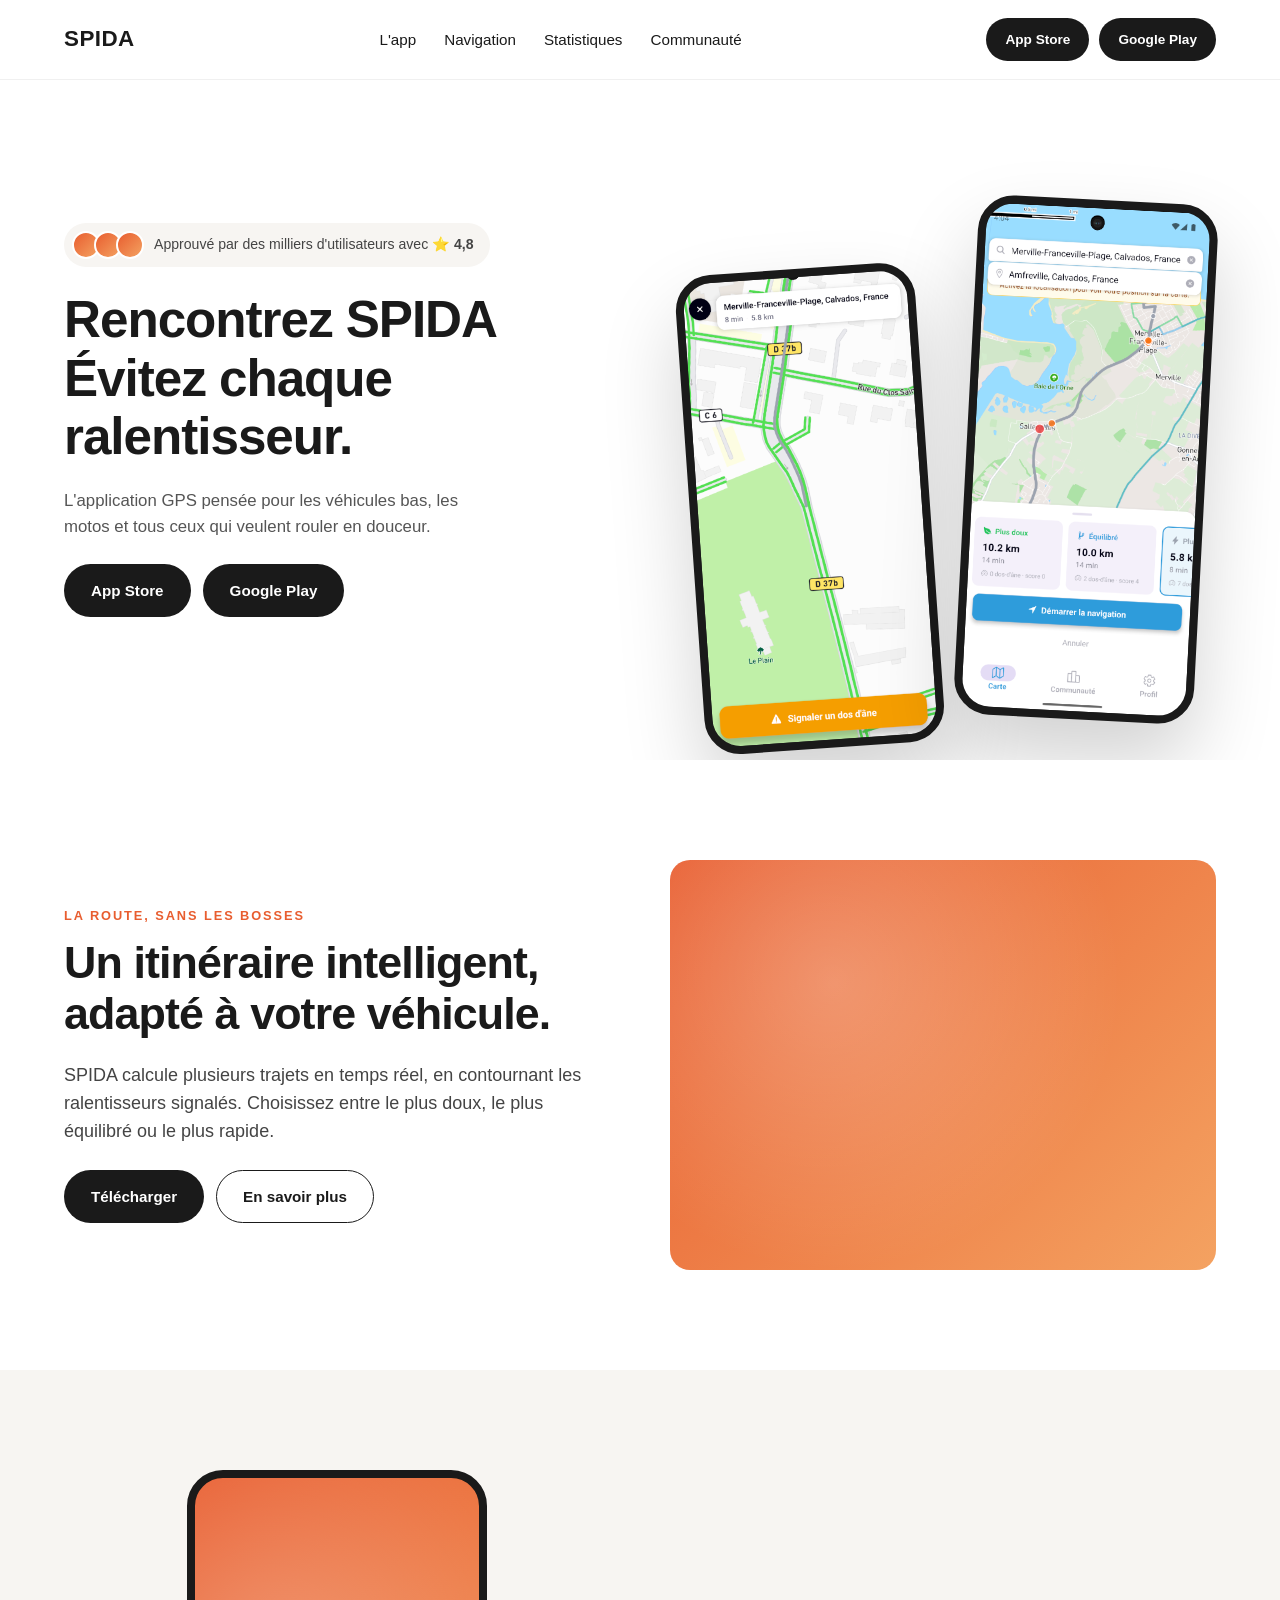
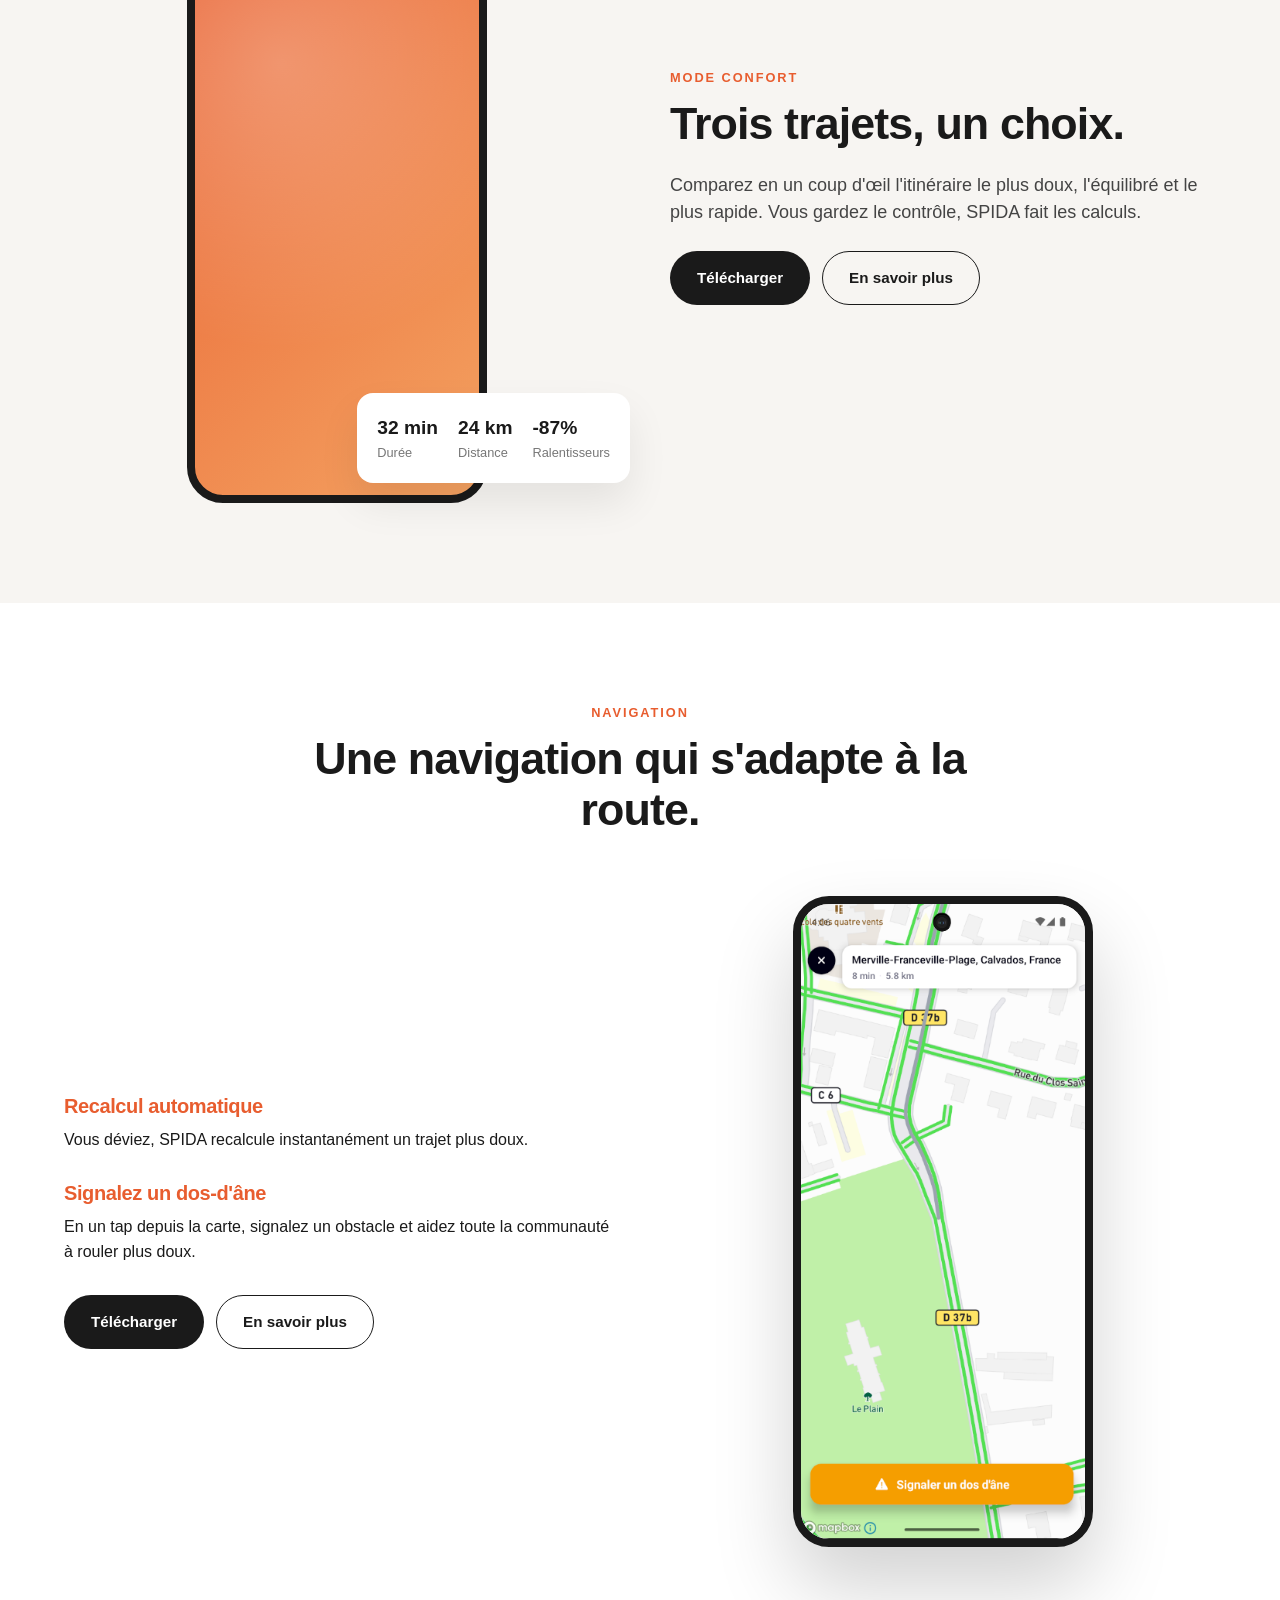
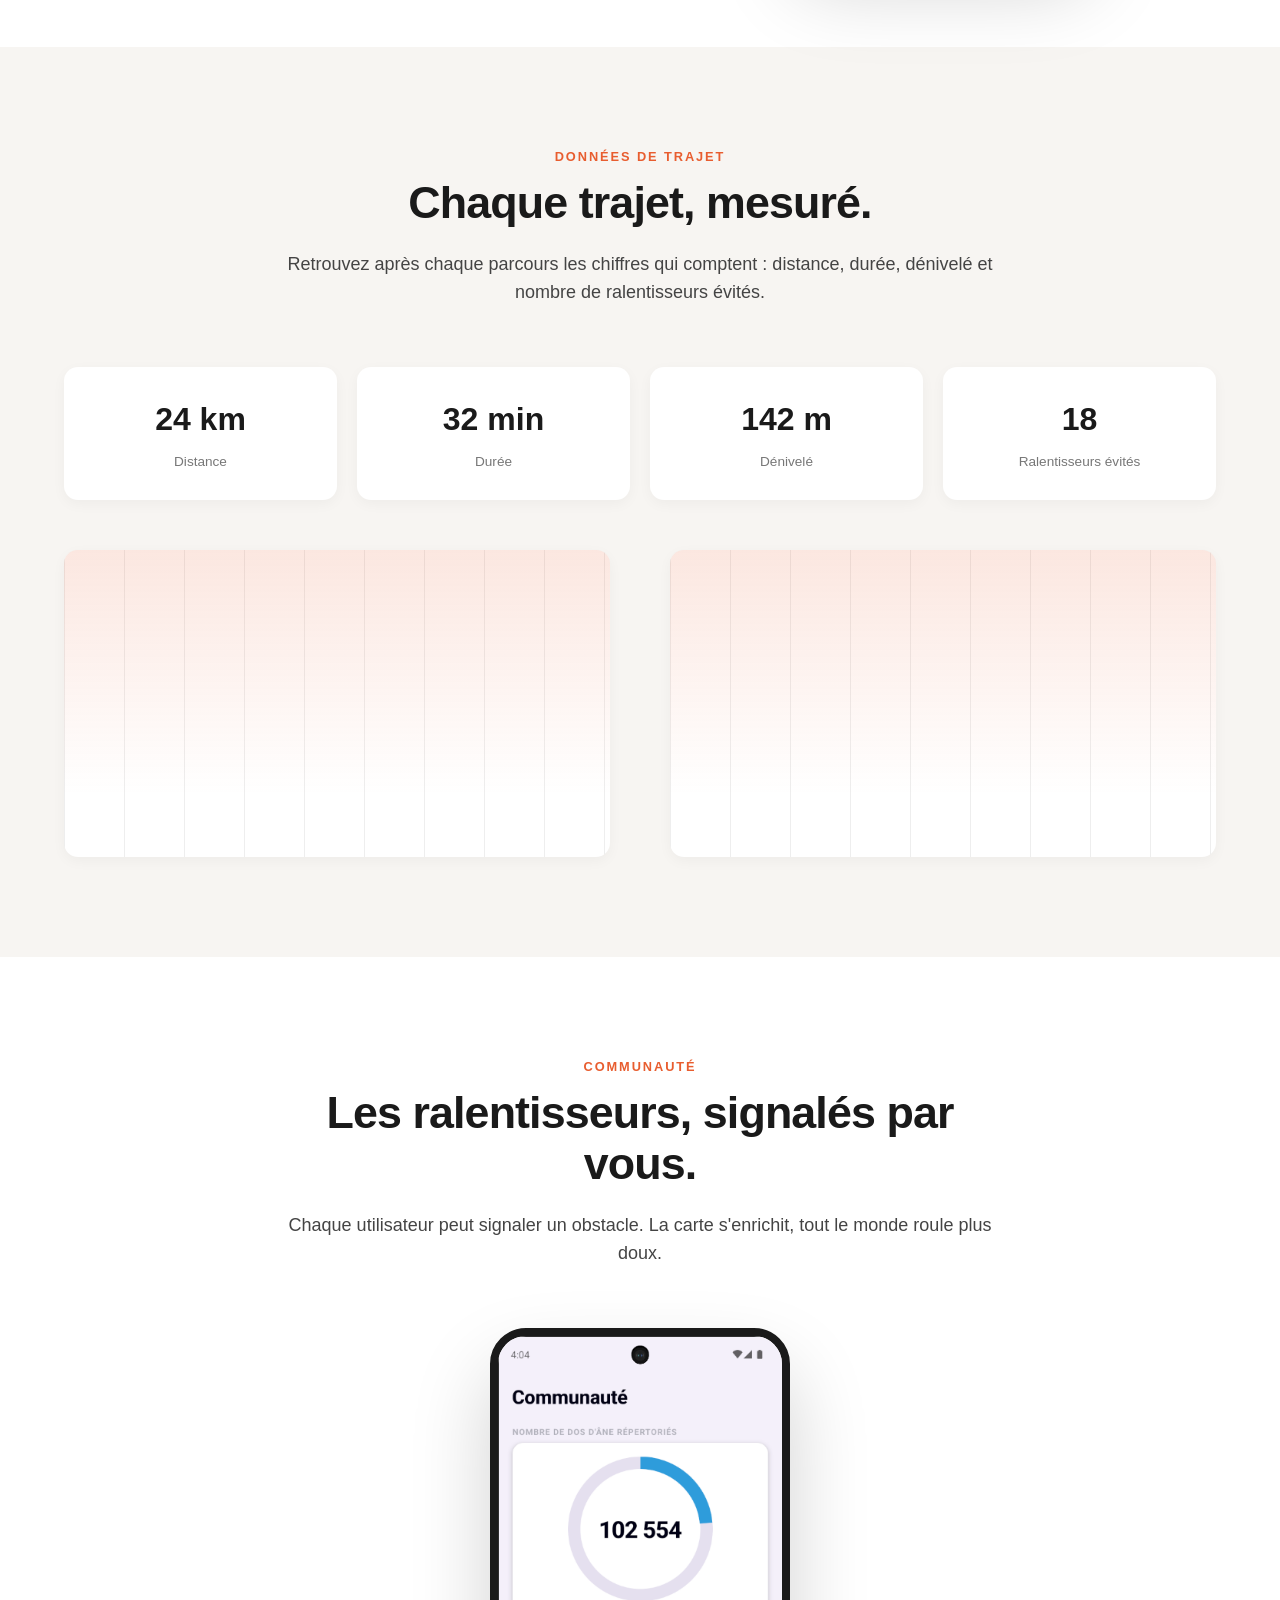
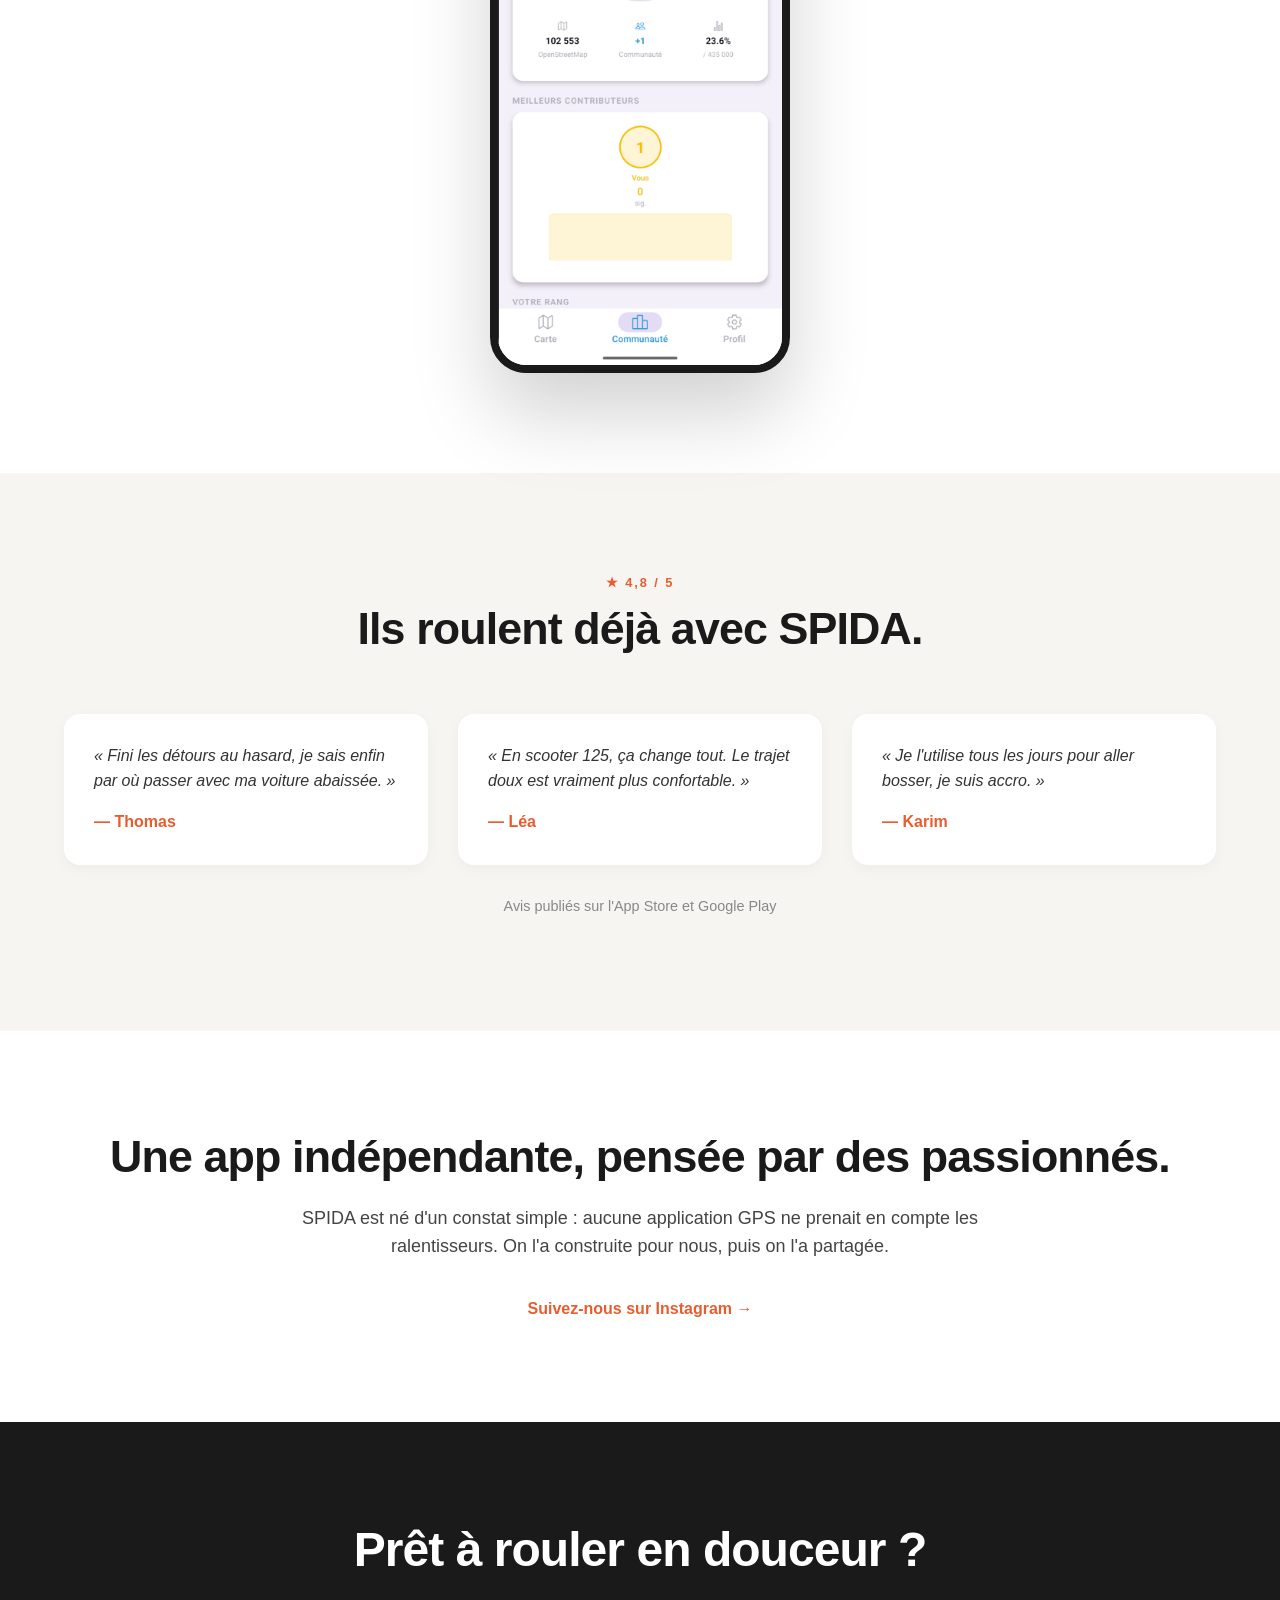
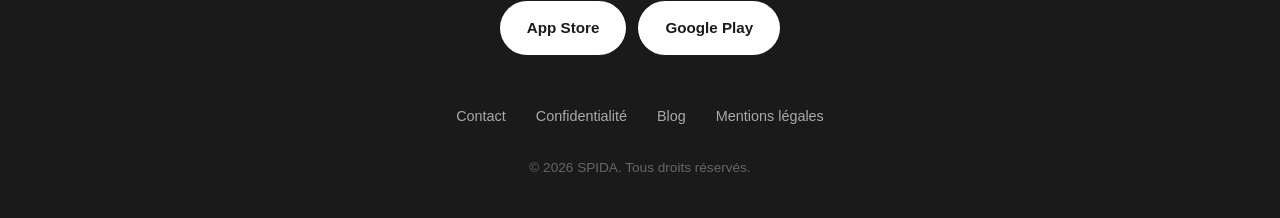
==== index.html @ f58236fd "feat: initial website" ====
<!DOCTYPE html>
<html lang="fr">
<head>
  <meta charset="UTF-8" />
  <meta name="viewport" content="width=device-width, initial-scale=1.0" />
  <title>SPIDA — Évitez les ralentisseurs</title>
  <meta name="description" content="SPIDA, l'application GPS qui calcule des itinéraires évitant les ralentisseurs et dos-d'âne. Pensée pour les véhicules bas." />
  <link rel="stylesheet" href="styles.css" />
</head>
<body>

  <!-- 1. HEADER / NAV -->
  <header class="site-header">
    <div class="container nav-inner">
      <a href="#" class="logo">SPIDA</a>
      <nav class="nav-links">
        <a href="#adventure">L'app</a>
        <a href="#routing">Navigation</a>
        <a href="#stats">Statistiques</a>
        <a href="#community">Communauté</a>
      </nav>
      <div class="nav-actions">
        <a href="#" class="btn btn-store btn-sm">App Store</a>
        <a href="#" class="btn btn-store btn-sm">Google Play</a>
      </div>
    </div>
  </header>

  <!-- 2. HERO -->
  <section class="hero">
    <div class="container hero-inner">
      <div class="hero-text">
        <div class="social-proof">
          <div class="avatar-stack">
            <div class="avatar"></div>
            <div class="avatar"></div>
            <div class="avatar"></div>
          </div>
          <span>Approuvé par des milliers d'utilisateurs avec <strong>⭐ 4,8</strong></span>
        </div>
        <h1 class="hero-title">Rencontrez SPIDA<br/>Évitez chaque<br/>ralentisseur.</h1>
        <p class="hero-subtitle">L'application GPS pensée pour les véhicules bas, les motos et tous ceux qui veulent rouler en douceur.</p>
        <div class="cta-group">
          <a href="#" class="btn btn-store">App Store</a>
          <a href="#" class="btn btn-store">Google Play</a>
        </div>
      </div>
      <div class="hero-phones">
        <div class="phone-mockup phone-back">
          <img class="phone-screen" src="images/screenshot-navigation.png" alt="Navigation GPS SPIDA" />
        </div>
        <div class="phone-mockup phone-front">
          <img class="phone-screen" src="images/screenshot-routes.png" alt="Choix d'itinéraire SPIDA" />
        </div>
      </div>
    </div>
  </section>

  <!-- 3. ADVENTURE / PRODUCT -->
  <section id="adventure" class="section adventure">
    <div class="container grid-2">
      <div class="col-text">
        <p class="eyebrow">La route, sans les bosses</p>
        <h2>Un itinéraire intelligent, adapté à votre véhicule.</h2>
        <p class="lead">SPIDA calcule plusieurs trajets en temps réel, en contournant les ralentisseurs signalés. Choisissez entre le plus doux, le plus équilibré ou le plus rapide.</p>
        <div class="cta-group">
          <a href="#" class="btn btn-primary">Télécharger</a>
          <a href="#" class="btn btn-ghost">En savoir plus</a>
        </div>
      </div>
      <div class="col-media">
        <div class="media-placeholder media-landscape" aria-label="Aperçu application"></div>
      </div>
    </div>
  </section>

  <!-- 4. LOOP / MODE -->
  <section class="section loop alt-bg">
    <div class="container grid-2 reverse">
      <div class="col-media">
        <div class="media-placeholder media-phone" aria-label="Écran mobile"></div>
        <div class="stats-card">
          <div class="stat"><span class="stat-value">32 min</span><span class="stat-label">Durée</span></div>
          <div class="stat"><span class="stat-value">24 km</span><span class="stat-label">Distance</span></div>
          <div class="stat"><span class="stat-value">-87%</span><span class="stat-label">Ralentisseurs</span></div>
        </div>
      </div>
      <div class="col-text">
        <p class="eyebrow">Mode Confort</p>
        <h2>Trois trajets, un choix.</h2>
        <p class="lead">Comparez en un coup d'œil l'itinéraire le plus doux, l'équilibré et le plus rapide. Vous gardez le contrôle, SPIDA fait les calculs.</p>
        <div class="cta-group">
          <a href="#" class="btn btn-primary">Télécharger</a>
          <a href="#" class="btn btn-ghost">En savoir plus</a>
        </div>
      </div>
    </div>
  </section>

  <!-- 5. ROUTING / NAVIGATION -->
  <section id="routing" class="section routing">
    <div class="container">
      <header class="section-head">
        <p class="eyebrow">Navigation</p>
        <h2>Une navigation qui s'adapte à la route.</h2>
      </header>
      <div class="grid-2">
        <div class="col-text">
          <div class="feature">
            <h3>Recalcul automatique</h3>
            <p>Vous déviez, SPIDA recalcule instantanément un trajet plus doux.</p>
          </div>
          <div class="feature">
            <h3>Signalez un dos-d'âne</h3>
            <p>En un tap depuis la carte, signalez un obstacle et aidez toute la communauté à rouler plus doux.</p>
          </div>
          <div class="cta-group">
            <a href="#" class="btn btn-primary">Télécharger</a>
            <a href="#" class="btn btn-ghost">En savoir plus</a>
          </div>
        </div>
        <div class="col-media">
          <img src="images/screenshot-navigation.png" alt="Signaler un dos-d'âne" class="screenshot-phone" />
        </div>
      </div>
    </div>
  </section>

  <!-- 6. STATS / DASHBOARD -->
  <section id="stats" class="section stats alt-bg">
    <div class="container">
      <header class="section-head">
        <p class="eyebrow">Données de trajet</p>
        <h2>Chaque trajet, mesuré.</h2>
        <p class="lead">Retrouvez après chaque parcours les chiffres qui comptent : distance, durée, dénivelé et nombre de ralentisseurs évités.</p>
      </header>
      <div class="dashboard">
        <div class="metric"><span class="metric-value">24 km</span><span class="metric-label">Distance</span></div>
        <div class="metric"><span class="metric-value">32 min</span><span class="metric-label">Durée</span></div>
        <div class="metric"><span class="metric-value">142 m</span><span class="metric-label">Dénivelé</span></div>
        <div class="metric"><span class="metric-value">18</span><span class="metric-label">Ralentisseurs évités</span></div>
      </div>
      <div class="grid-2">
        <div class="chart-placeholder" aria-label="Profil d'élévation"></div>
        <div class="chart-placeholder" aria-label="Types de routes"></div>
      </div>
    </div>
  </section>

  <!-- 7. COMMUNITY -->
  <section id="community" class="section community">
    <div class="container">
      <header class="section-head">
        <p class="eyebrow">Communauté</p>
        <h2>Les ralentisseurs, signalés par vous.</h2>
        <p class="lead">Chaque utilisateur peut signaler un obstacle. La carte s'enrichit, tout le monde roule plus doux.</p>
      </header>
      <div class="community-screenshot">
        <img src="images/screenshot-community.png" alt="Écran communauté SPIDA — 102 554 dos-d'âne référencés" class="screenshot-phone" />
      </div>
    </div>
  </section>

  <!-- 8. TESTIMONIALS -->
  <section class="section testimonials alt-bg">
    <div class="container">
      <header class="section-head">
        <p class="eyebrow">★ 4,8 / 5</p>
        <h2>Ils roulent déjà avec SPIDA.</h2>
      </header>
      <div class="grid-3">
        <blockquote>
          <p>« Fini les détours au hasard, je sais enfin par où passer avec ma voiture abaissée. »</p>
          <cite>— Thomas</cite>
        </blockquote>
        <blockquote>
          <p>« En scooter 125, ça change tout. Le trajet doux est vraiment plus confortable. »</p>
          <cite>— Léa</cite>
        </blockquote>
        <blockquote>
          <p>« Je l'utilise tous les jours pour aller bosser, je suis accro. »</p>
          <cite>— Karim</cite>
        </blockquote>
      </div>
      <p class="source">Avis publiés sur l'App Store et Google Play</p>
    </div>
  </section>

  <!-- 9. ABOUT -->
  <section class="section about">
    <div class="container">
      <h2>Une app indépendante, pensée par des passionnés.</h2>
      <p class="lead">SPIDA est né d'un constat simple : aucune application GPS ne prenait en compte les ralentisseurs. On l'a construite pour nous, puis on l'a partagée.</p>
      <a href="#" class="social-link">Suivez-nous sur Instagram →</a>
    </div>
  </section>

  <!-- 10. FOOTER -->
  <footer class="site-footer">
    <div class="container">
      <h2 class="footer-title">Prêt à rouler en douceur ?</h2>
      <div class="cta-group">
        <a href="#" class="btn btn-store">App Store</a>
        <a href="#" class="btn btn-store">Google Play</a>
      </div>
      <nav class="footer-links">
        <a href="#">Contact</a>
        <a href="#">Confidentialité</a>
        <a href="#">Blog</a>
        <a href="#">Mentions légales</a>
      </nav>
      <p class="copyright">© 2026 SPIDA. Tous droits réservés.</p>
    </div>
  </footer>

</body>
</html>
---- styles.css ----
/* ---------- Reset & base ---------- */
*, *::before, *::after { box-sizing: border-box; }
html { scroll-behavior: smooth; }
body {
  margin: 0;
  font-family: -apple-system, BlinkMacSystemFont, "Segoe UI", Roboto, Inter, sans-serif;
  color: #1a1a1a;
  background: #ffffff;
  line-height: 1.55;
  -webkit-font-smoothing: antialiased;
}
img { max-width: 100%; display: block; }
a { color: inherit; text-decoration: none; }

.container { max-width: 1200px; margin: 0 auto; padding: 0 24px; }

/* ---------- Typography ---------- */
h1, h2, h3 { margin: 0 0 .5em; line-height: 1.15; letter-spacing: -0.02em; }
h1 { font-size: clamp(2.2rem, 5vw, 4rem); font-weight: 800; }
h2 { font-size: clamp(1.8rem, 3.5vw, 2.8rem); font-weight: 700; }
h3 { font-size: 1.25rem; font-weight: 600; }
p { margin: 0 0 1em; }
.lead { font-size: 1.125rem; color: #444; }
.eyebrow {
  text-transform: uppercase;
  letter-spacing: .15em;
  font-size: .8rem;
  font-weight: 600;
  color: #e85d2f;
  margin: 0 0 .8em;
}

/* ---------- Buttons ---------- */
.btn {
  display: inline-block;
  padding: 14px 26px;
  border-radius: 999px;
  font-weight: 600;
  font-size: .95rem;
  transition: transform .15s ease, background .2s ease;
  border: 1px solid transparent;
}
.btn:hover { transform: translateY(-2px); }
.btn-primary { background: #1a1a1a; color: #fff; }
.btn-primary:hover { background: #e85d2f; }
.btn-store { background: #1a1a1a; color: #fff; }
.btn-ghost { background: transparent; border-color: #1a1a1a; color: #1a1a1a; }
.cta-group { display: flex; flex-wrap: wrap; gap: 12px; margin-top: 1.5rem; }

/* ---------- Header ---------- */
.site-header {
  padding: 18px 0;
  border-bottom: 1px solid #f0f0f0;
  position: sticky;
  top: 0;
  background: #fff;
  z-index: 100;
}
.nav-inner {
  display: flex;
  align-items: center;
  justify-content: space-between;
  gap: 20px;
}
.logo { font-weight: 800; font-size: 1.4rem; letter-spacing: .02em; }
.nav-links { display: flex; gap: 28px; font-size: .95rem; }
.nav-links a:hover { color: #e85d2f; }
.nav-actions { display: flex; gap: 10px; }
.btn-sm { padding: 10px 18px; font-size: .85rem; }

/* ---------- Hero ---------- */
.hero {
  padding: 80px 0 0;
  overflow: hidden;
}
.hero-inner {
  display: grid;
  grid-template-columns: 1fr 1fr;
  gap: 60px;
  align-items: center;
  min-height: 600px;
}
.hero-text { padding-bottom: 80px; }

/* Social proof badge */
.social-proof {
  display: inline-flex;
  align-items: center;
  gap: 10px;
  background: #f7f5f2;
  border-radius: 999px;
  padding: 8px 16px 8px 8px;
  margin-bottom: 24px;
  font-size: .88rem;
  color: #444;
}
.avatar-stack { display: flex; }
.avatar {
  width: 28px; height: 28px;
  border-radius: 50%;
  border: 2px solid #fff;
  background: linear-gradient(135deg, #e85d2f, #f4a261);
  margin-left: -6px;
}
.avatar:first-child { margin-left: 0; }

.hero-title { font-size: clamp(2rem, 4vw, 3.2rem); margin-bottom: .4em; }
.hero-subtitle { font-size: 1.05rem; color: #555; max-width: 440px; margin-bottom: 0; }
.hero-text .cta-group { justify-content: flex-start; }

/* Phone mockups */
.hero-phones {
  position: relative;
  display: flex;
  align-items: flex-end;
  justify-content: center;
  height: 580px;
}
.phone-mockup {
  position: absolute;
  width: 240px;
  border-radius: 36px;
  border: 8px solid #1a1a1a;
  background: #1a1a1a;
  overflow: visible;
  box-shadow: 0 40px 80px rgba(0,0,0,.18);
}
.phone-back {
  bottom: 0;
  left: 0;
  height: 480px;
  z-index: 1;
  transform: rotate(-4deg) translateX(20px);
}
.phone-front {
  bottom: 30px;
  right: 0;
  height: 520px;
  z-index: 2;
  transform: rotate(3deg) translateX(-10px);
}
.phone-screen {
  width: 100%;
  height: 100%;
  border-radius: 28px;
  overflow: hidden;
  object-fit: cover;
  display: block;
}
.screen-map {
  background: linear-gradient(160deg, #1e3a5f 0%, #2d6a9f 40%, #3d8fbf 70%, #5ba3cc 100%);
  position: relative;
}
.screen-map::before {
  content: "";
  position: absolute; inset: 0;
  background:
    radial-gradient(circle at 40% 60%, rgba(232,93,47,.5) 0%, transparent 25%),
    radial-gradient(circle at 70% 30%, rgba(232,93,47,.3) 0%, transparent 20%),
    repeating-linear-gradient(45deg, rgba(255,255,255,.03) 0 1px, transparent 1px 20px);
}
.screen-route {
  background: #f7f5f2;
}

/* Floating labels on back phone */
.phone-label {
  position: absolute;
  background: #fff;
  border-radius: 10px;
  padding: 8px 12px;
  font-size: .78rem;
  line-height: 1.3;
  box-shadow: 0 6px 20px rgba(0,0,0,.12);
  white-space: nowrap;
  z-index: 5;
}
.label-1 { top: 30%; right: -70px; }
.label-2 { top: 55%; right: -75px; }

/* Route card inside front phone */
.route-card {
  position: absolute;
  bottom: 30px;
  left: 12px; right: 12px;
  background: #fff;
  border-radius: 16px;
  padding: 14px;
  box-shadow: 0 10px 30px rgba(0,0,0,.1);
  z-index: 5;
}
.route-row {
  display: flex;
  justify-content: space-between;
  padding: 8px 10px;
  border-radius: 8px;
  font-size: .8rem;
  color: #333;
}
.route-row.accent {
  background: #1a1a1a;
  color: #fff;
  margin: 4px 0;
}

/* ---------- Sections ---------- */
.section { padding: 100px 0; }
.alt-bg { background: #f7f5f2; }
.section-head { text-align: center; max-width: 720px; margin: 0 auto 60px; }

.grid-2 {
  display: grid;
  grid-template-columns: 1fr 1fr;
  gap: 60px;
  align-items: center;
}
.grid-2.reverse .col-media { order: -1; }
.grid-3 {
  display: grid;
  grid-template-columns: repeat(3, 1fr);
  gap: 30px;
}

/* ---------- Real screenshots ---------- */
.screenshot-phone {
  display: block;
  max-width: 300px;
  width: 100%;
  margin: 0 auto;
  border-radius: 36px;
  border: 8px solid #1a1a1a;
  box-shadow: 0 40px 80px rgba(0,0,0,.18);
}
.community-screenshot {
  display: flex;
  justify-content: center;
  margin-top: 40px;
}

/* ---------- Media placeholders ---------- */
.media-placeholder {
  background: linear-gradient(135deg, #e85d2f 0%, #f4a261 100%);
  border-radius: 20px;
  position: relative;
  overflow: hidden;
}
.media-placeholder::after {
  content: "";
  position: absolute; inset: 0;
  background: radial-gradient(circle at 30% 30%, rgba(255,255,255,.25), transparent 60%);
}
.media-landscape { aspect-ratio: 4/3; }
.media-square { aspect-ratio: 1/1; }
.media-phone {
  aspect-ratio: 9/19;
  max-width: 300px;
  margin: 0 auto;
  border-radius: 36px;
  border: 8px solid #1a1a1a;
}

/* ---------- Loop stats card ---------- */
.col-media { position: relative; }
.stats-card {
  display: flex;
  gap: 20px;
  background: #fff;
  border-radius: 16px;
  padding: 20px;
  box-shadow: 0 20px 40px rgba(0,0,0,.08);
  position: absolute;
  bottom: 20px; right: -20px;
}
.stat { display: flex; flex-direction: column; }
.stat-value { font-size: 1.2rem; font-weight: 700; }
.stat-label { font-size: .8rem; color: #777; }

/* ---------- Routing features ---------- */
.feature { margin-bottom: 30px; }
.feature h3 { color: #e85d2f; }

/* ---------- Dashboard ---------- */
.dashboard {
  display: grid;
  grid-template-columns: repeat(4, 1fr);
  gap: 20px;
  margin-bottom: 50px;
}
.metric {
  background: #fff;
  border-radius: 14px;
  padding: 28px 20px;
  text-align: center;
  box-shadow: 0 4px 14px rgba(0,0,0,.04);
}
.metric-value {
  display: block;
  font-size: 2rem;
  font-weight: 800;
  color: #1a1a1a;
}
.metric-label {
  display: block;
  font-size: .85rem;
  color: #777;
  margin-top: 6px;
}
.chart-placeholder {
  background: #fff;
  border-radius: 14px;
  aspect-ratio: 16/9;
  box-shadow: 0 4px 14px rgba(0,0,0,.04);
  background-image:
    linear-gradient(180deg, rgba(232,93,47,.15), transparent 80%),
    repeating-linear-gradient(90deg, #eee 0 1px, transparent 1px 60px);
}

/* ---------- Community ---------- */
.reports-list {
  list-style: none;
  padding: 0;
  margin: 0 auto 30px;
  max-width: 700px;
}
.reports-list li {
  display: flex;
  justify-content: space-between;
  padding: 16px 20px;
  border-bottom: 1px solid #eee;
  font-size: .95rem;
}
.report-type { font-weight: 600; }
.report-place { color: #555; }
.report-time { color: #999; font-size: .85rem; }
.counter {
  text-align: center;
  font-size: 1.1rem;
  color: #555;
}
.counter strong { font-size: 1.8rem; color: #1a1a1a; }

/* ---------- Testimonials ---------- */
blockquote {
  margin: 0;
  background: #fff;
  padding: 30px;
  border-radius: 16px;
  box-shadow: 0 4px 14px rgba(0,0,0,.04);
}
blockquote p { font-style: italic; color: #333; }
blockquote cite {
  display: block;
  margin-top: 1rem;
  font-style: normal;
  font-weight: 600;
  color: #e85d2f;
}
.source {
  text-align: center;
  margin-top: 30px;
  color: #888;
  font-size: .9rem;
}

/* ---------- About ---------- */
.about { text-align: center; }
.about .lead { max-width: 700px; margin: 1em auto 2em; }
.social-link {
  font-weight: 600;
  color: #e85d2f;
  border-bottom: 2px solid transparent;
  transition: border-color .2s;
}
.social-link:hover { border-color: #e85d2f; }

/* ---------- Footer ---------- */
.site-footer {
  background: #1a1a1a;
  color: #fff;
  padding: 100px 0 40px;
  text-align: center;
}
.footer-title { font-size: clamp(2rem, 4vw, 3rem); margin-bottom: 1.5rem; }
.site-footer .cta-group { justify-content: center; margin-bottom: 50px; }
.site-footer .btn-store { background: #fff; color: #1a1a1a; }
.footer-links {
  display: flex;
  justify-content: center;
  gap: 30px;
  flex-wrap: wrap;
  margin-bottom: 30px;
  font-size: .9rem;
}
.footer-links a { color: #aaa; }
.footer-links a:hover { color: #fff; }
.copyright { color: #666; font-size: .85rem; margin: 0; }

/* ---------- Responsive ---------- */
@media (max-width: 800px) {
  .nav-links { display: none; }
  .grid-2, .grid-3 { grid-template-columns: 1fr; gap: 40px; }
  .grid-2.reverse .col-media { order: 0; }
  .dashboard { grid-template-columns: repeat(2, 1fr); }
  .stats-card { position: static; margin-top: 20px; }
  .section { padding: 70px 0; }
  .hero { padding: 80px 0 60px; }
}
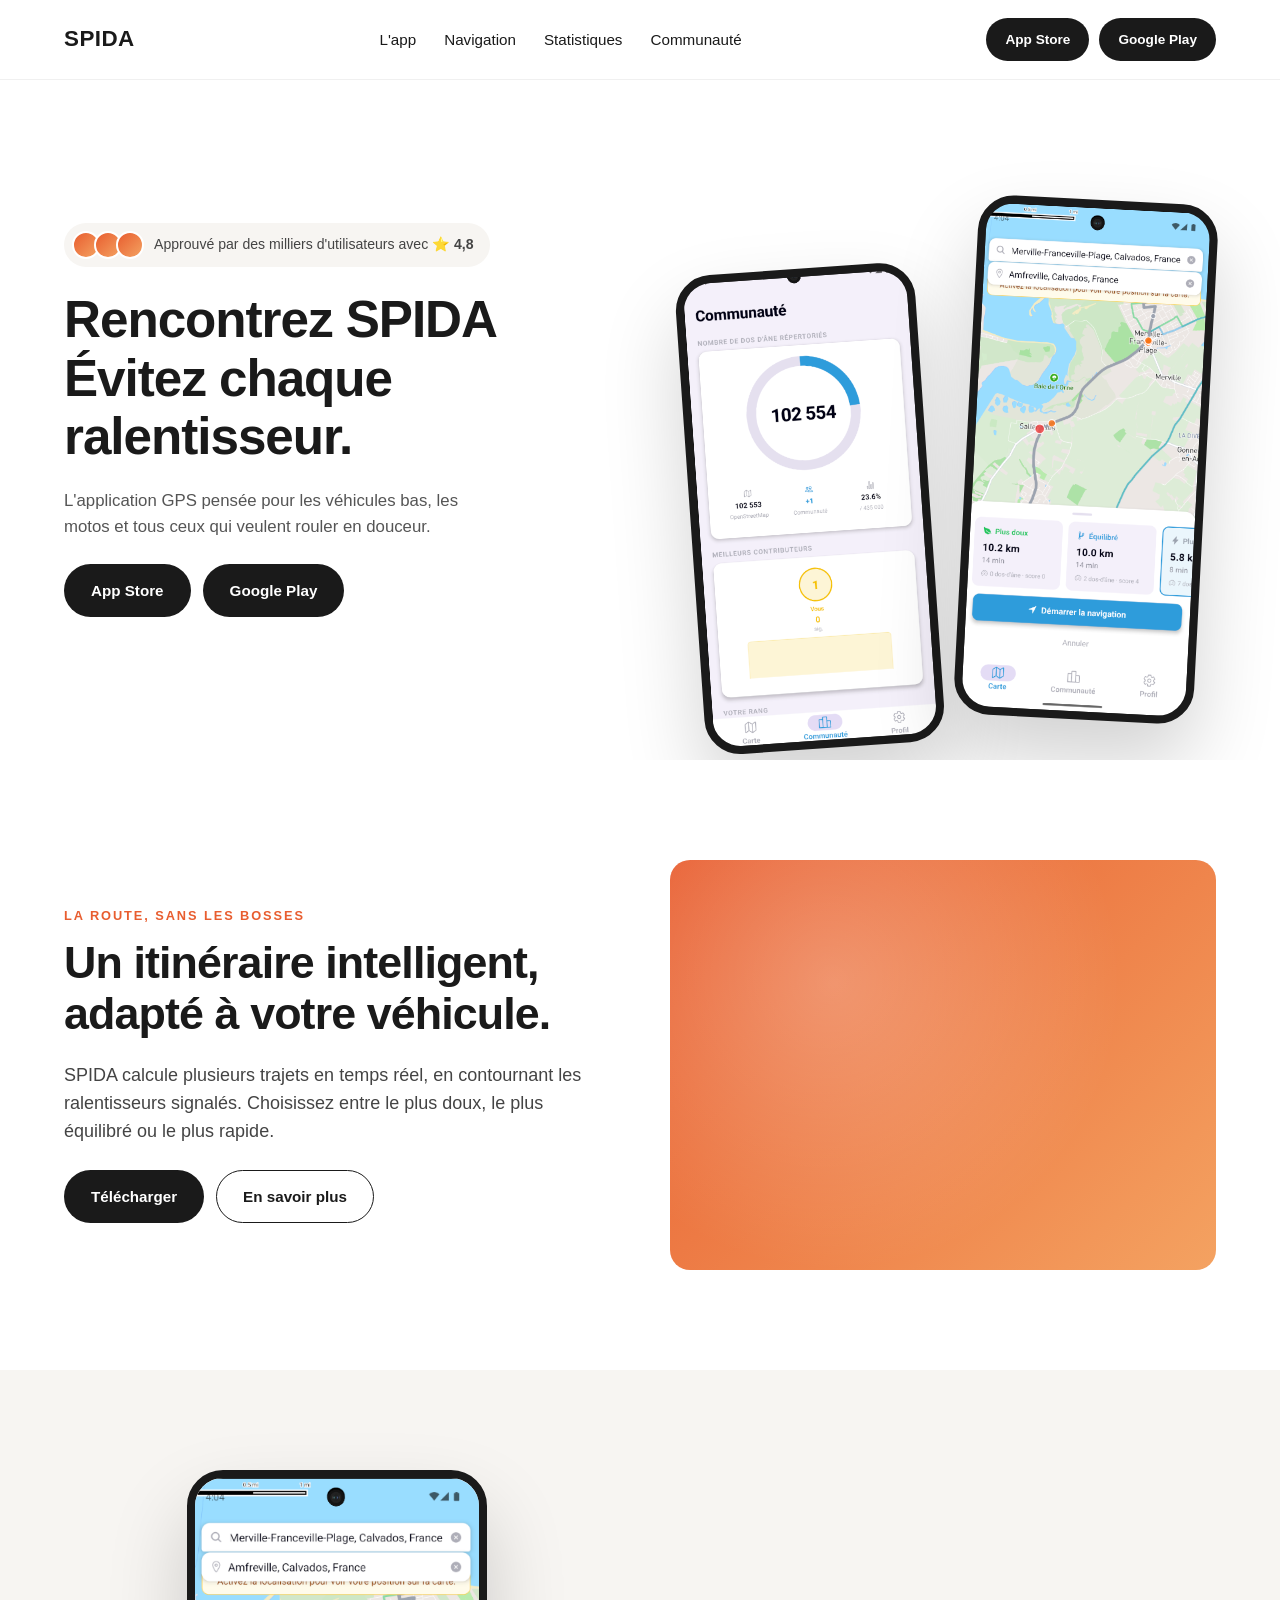
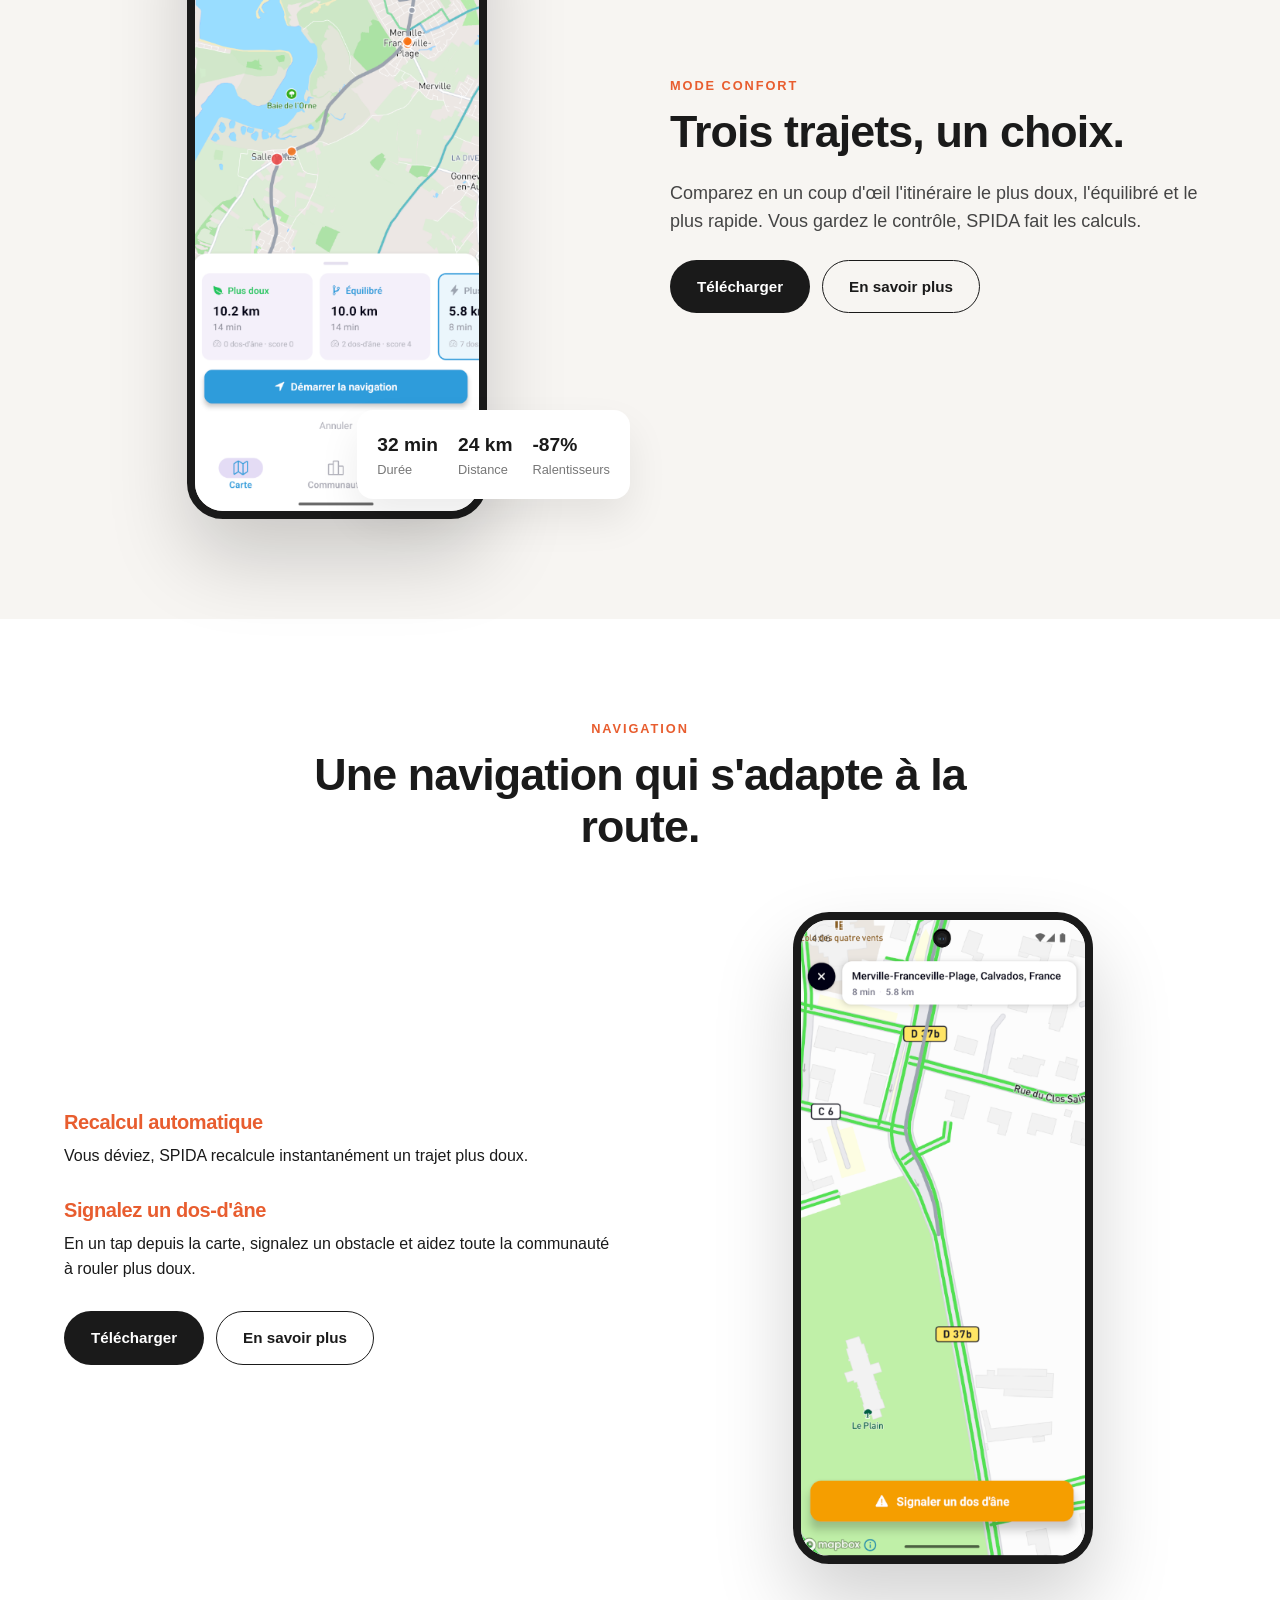
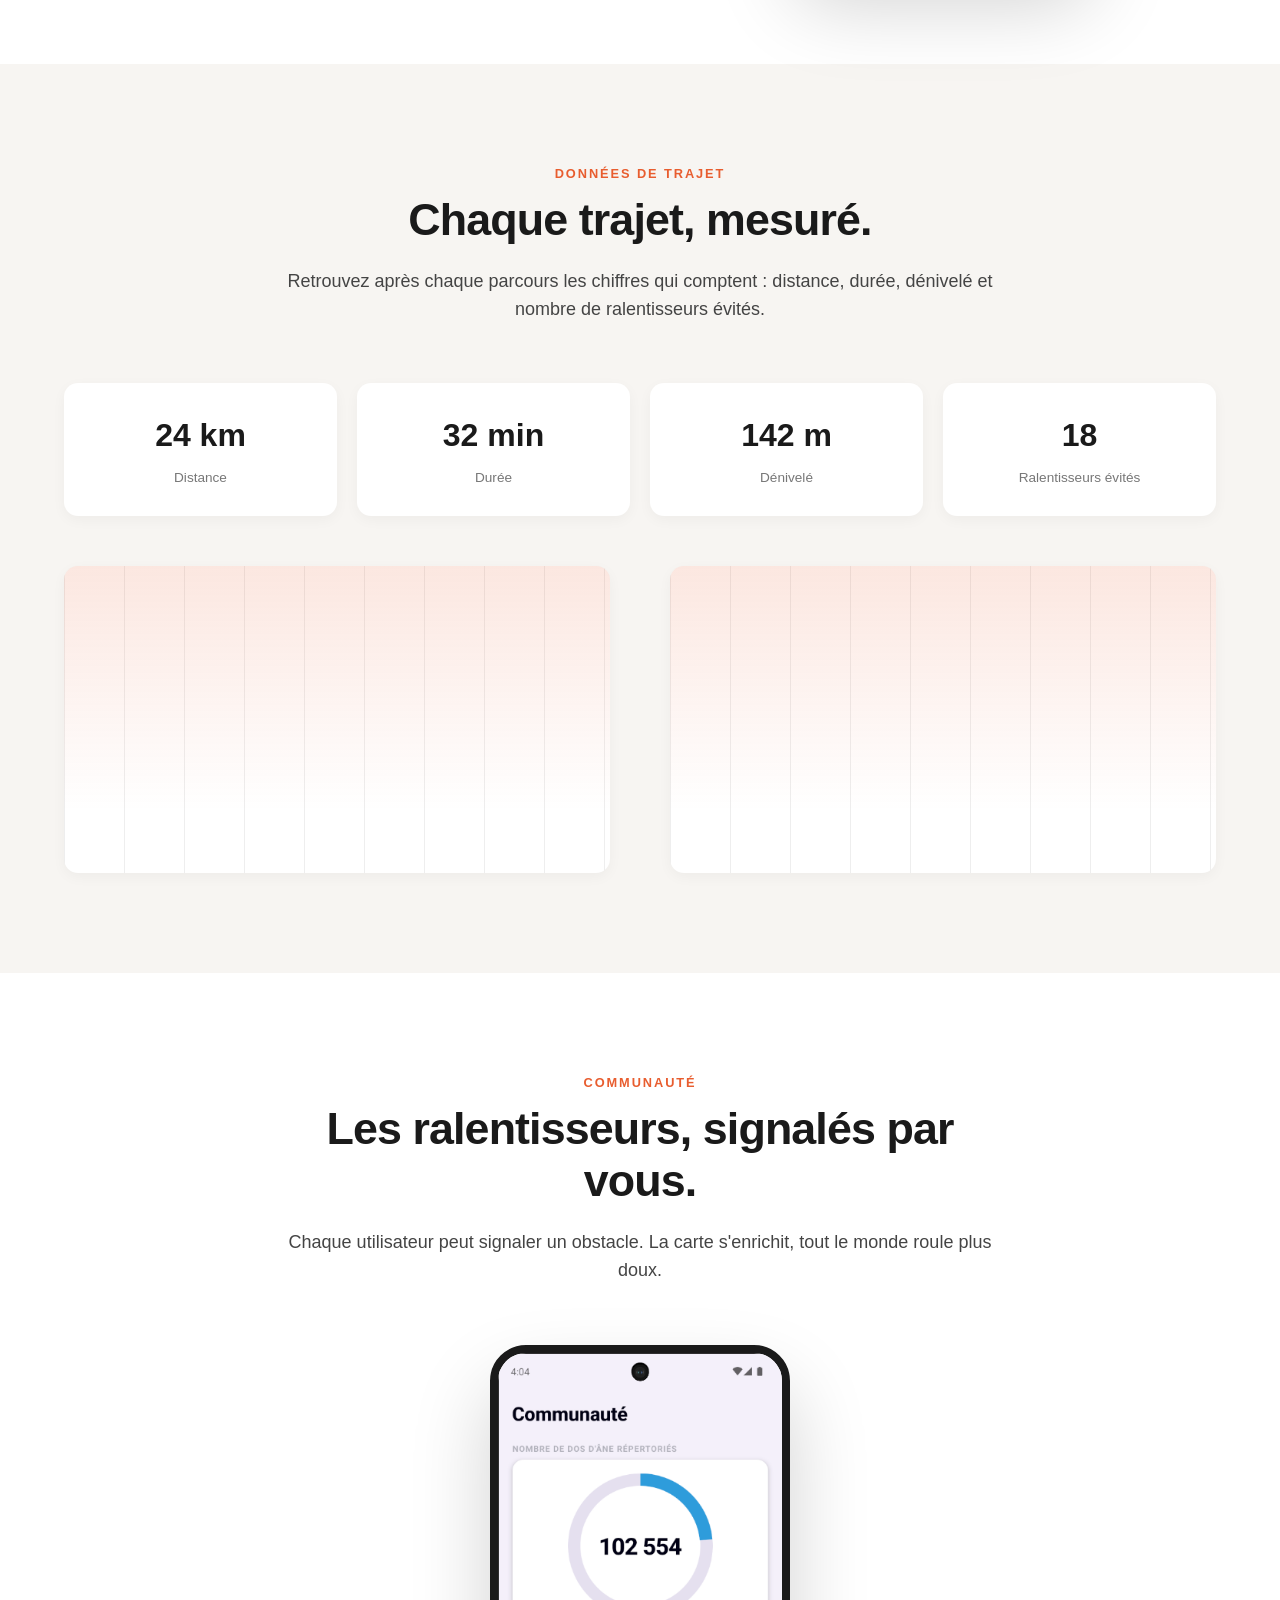
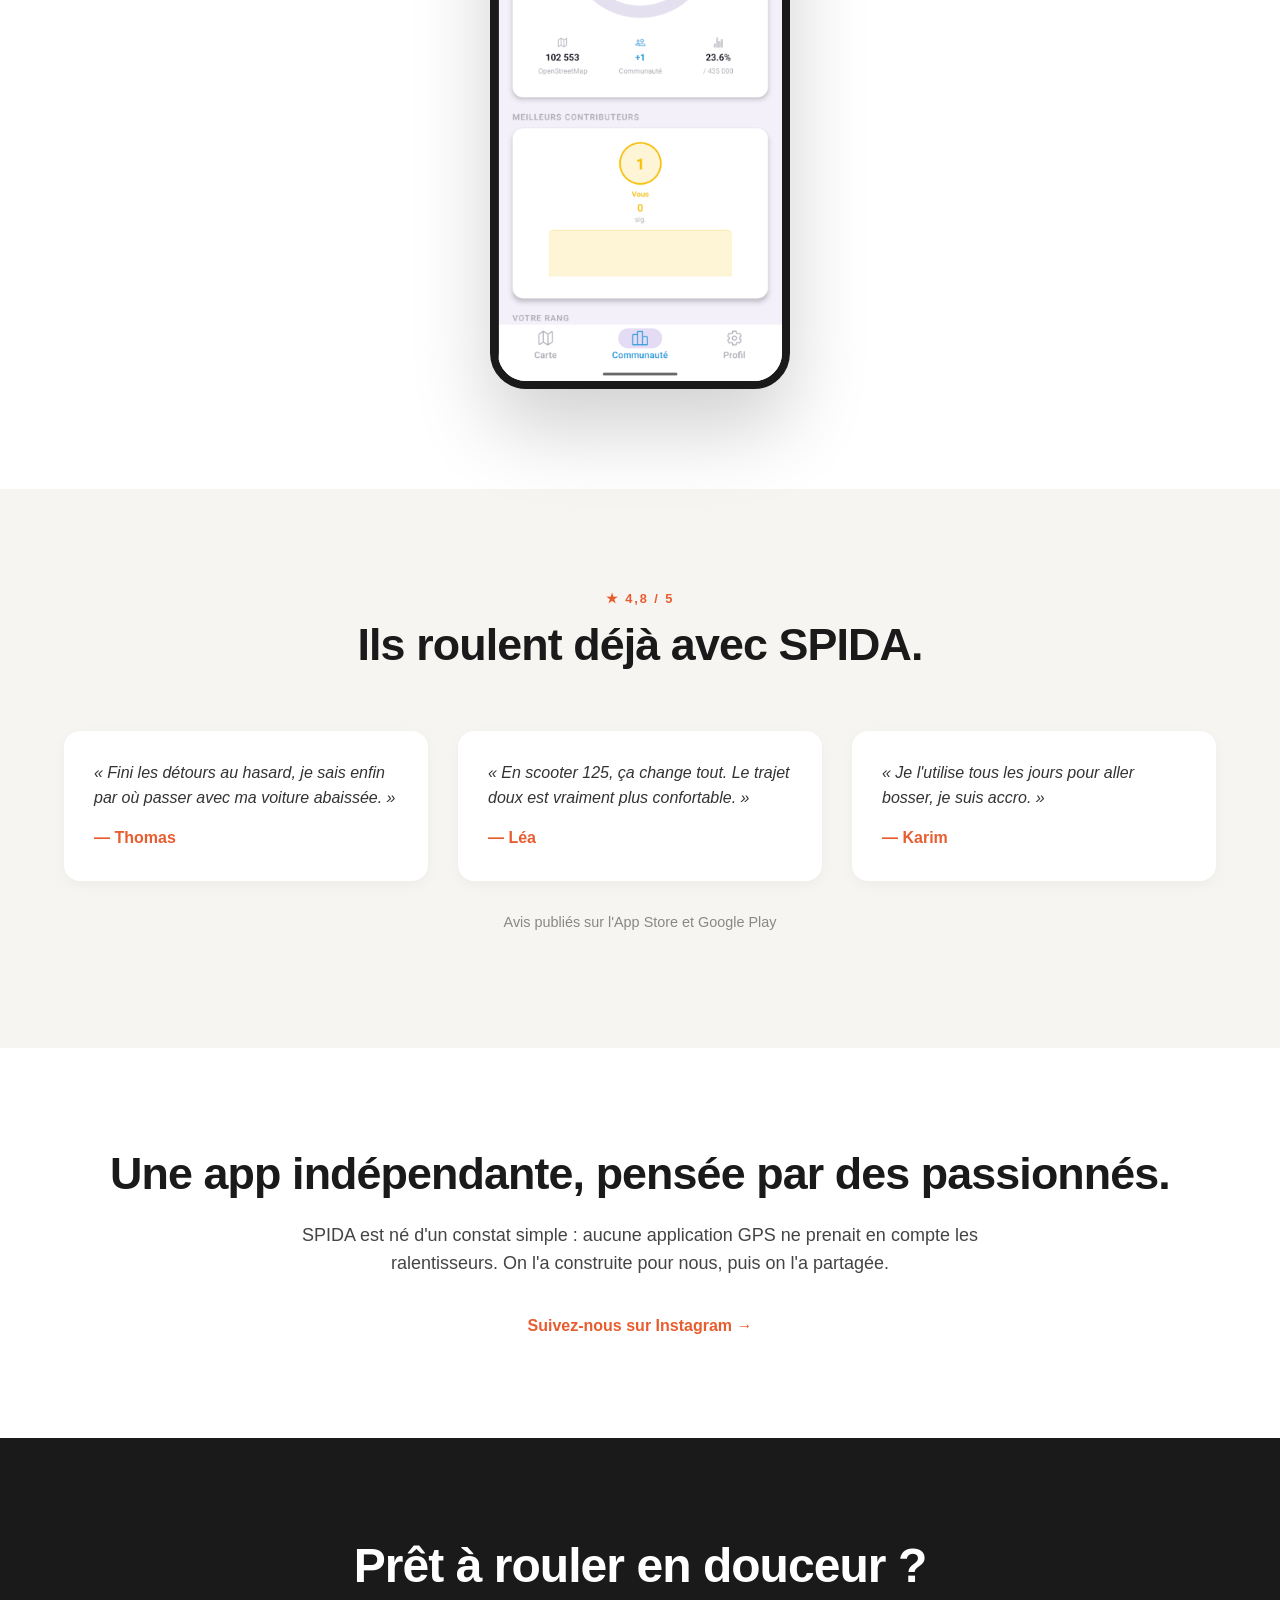
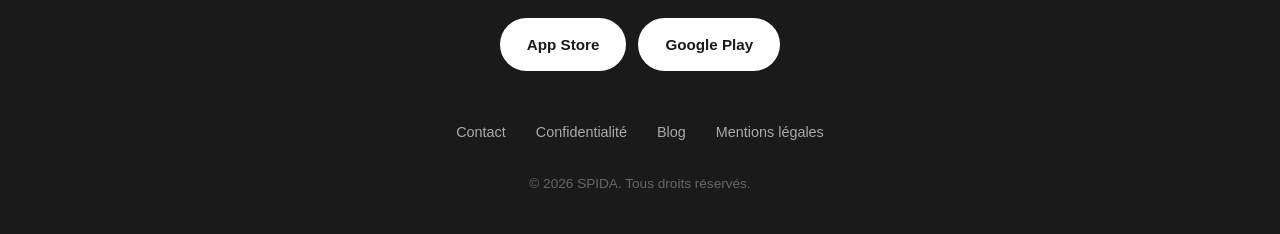
==== commit d15724e4: "mise à jour" ====
--- a/index.html
+++ b/index.html
@@ -47,7 +47,7 @@
       </div>
       <div class="hero-phones">
         <div class="phone-mockup phone-back">
-          <img class="phone-screen" src="images/screenshot-navigation.png" alt="Navigation GPS SPIDA" />
+          <img class="phone-screen" src="images/screenshot-community.png" alt="Communauté SPIDA" />
         </div>
         <div class="phone-mockup phone-front">
           <img class="phone-screen" src="images/screenshot-routes.png" alt="Choix d'itinéraire SPIDA" />
@@ -78,7 +78,7 @@
   <section class="section loop alt-bg">
     <div class="container grid-2 reverse">
       <div class="col-media">
-        <div class="media-placeholder media-phone" aria-label="Écran mobile"></div>
+        <img src="images/screenshot-routes.png" alt="Trois trajets SPIDA" class="screenshot-phone" />
         <div class="stats-card">
           <div class="stat"><span class="stat-value">32 min</span><span class="stat-label">Durée</span></div>
           <div class="stat"><span class="stat-value">24 km</span><span class="stat-label">Distance</span></div>
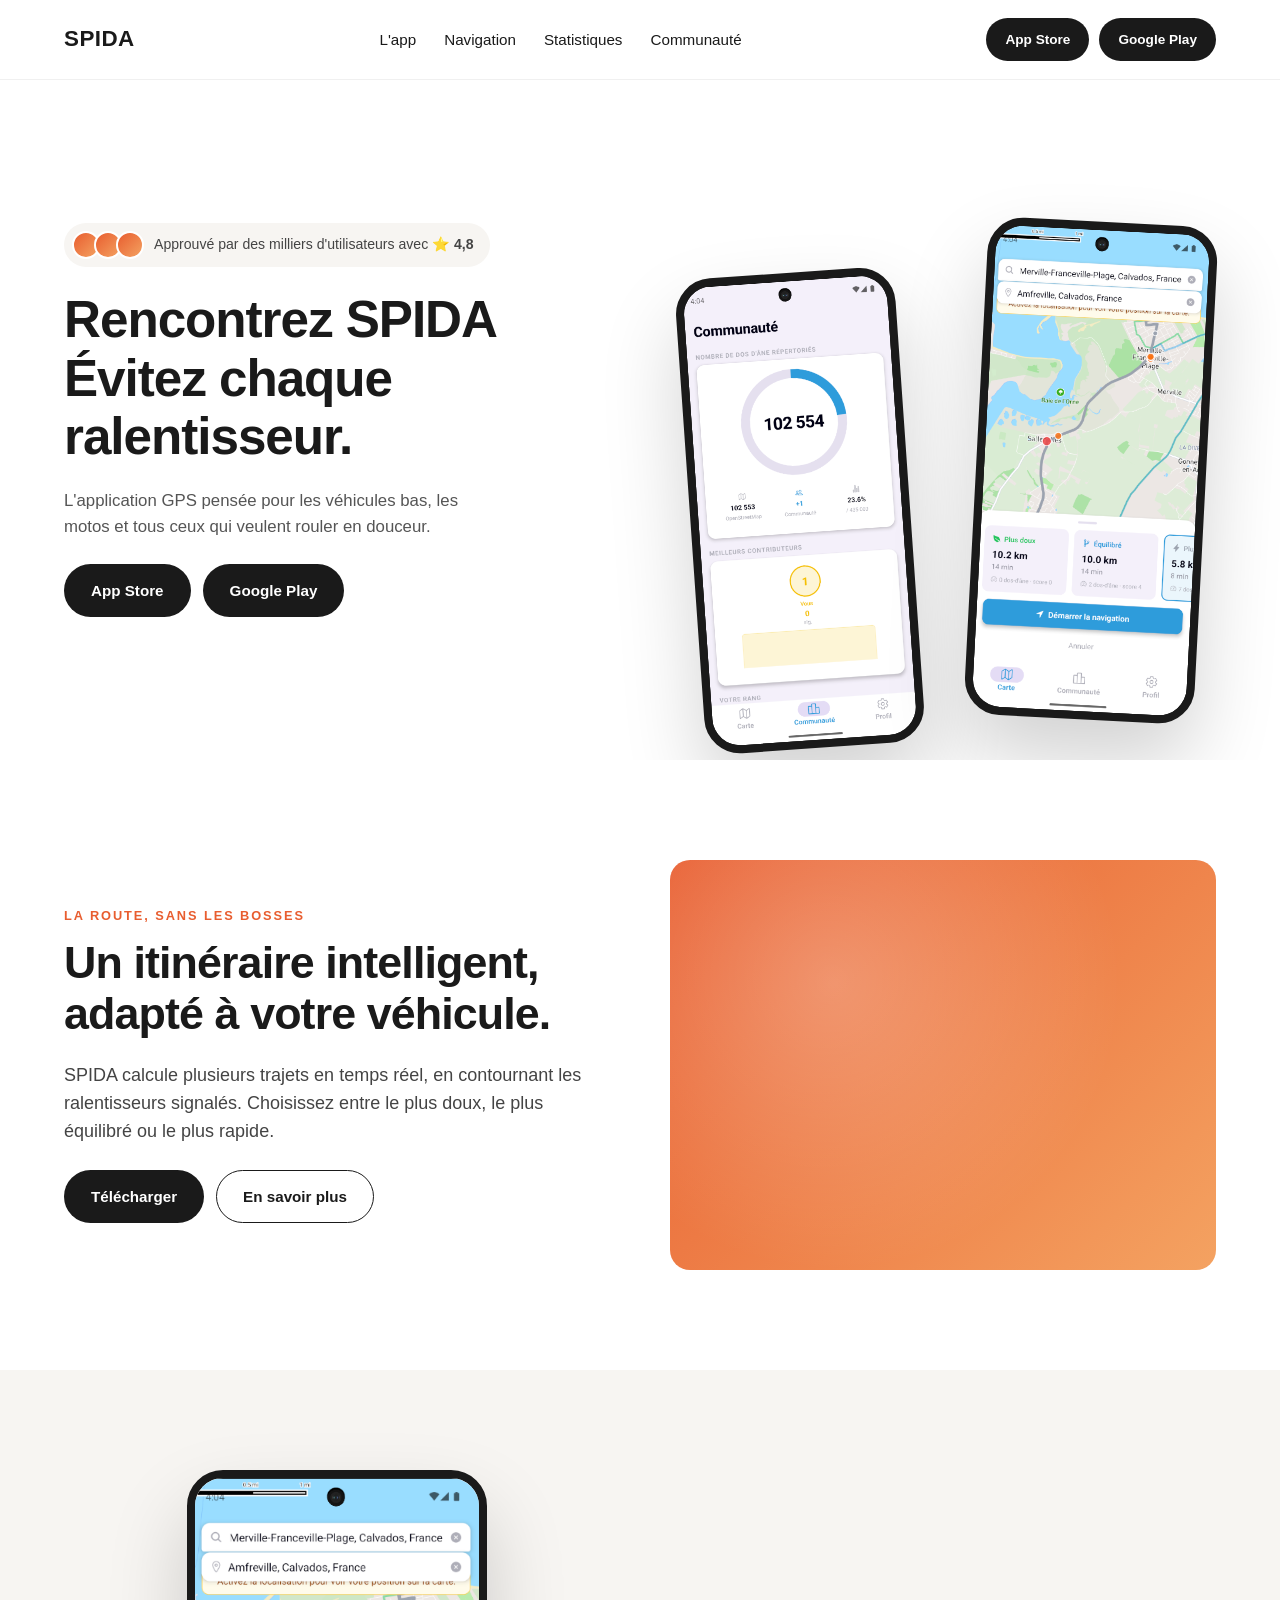
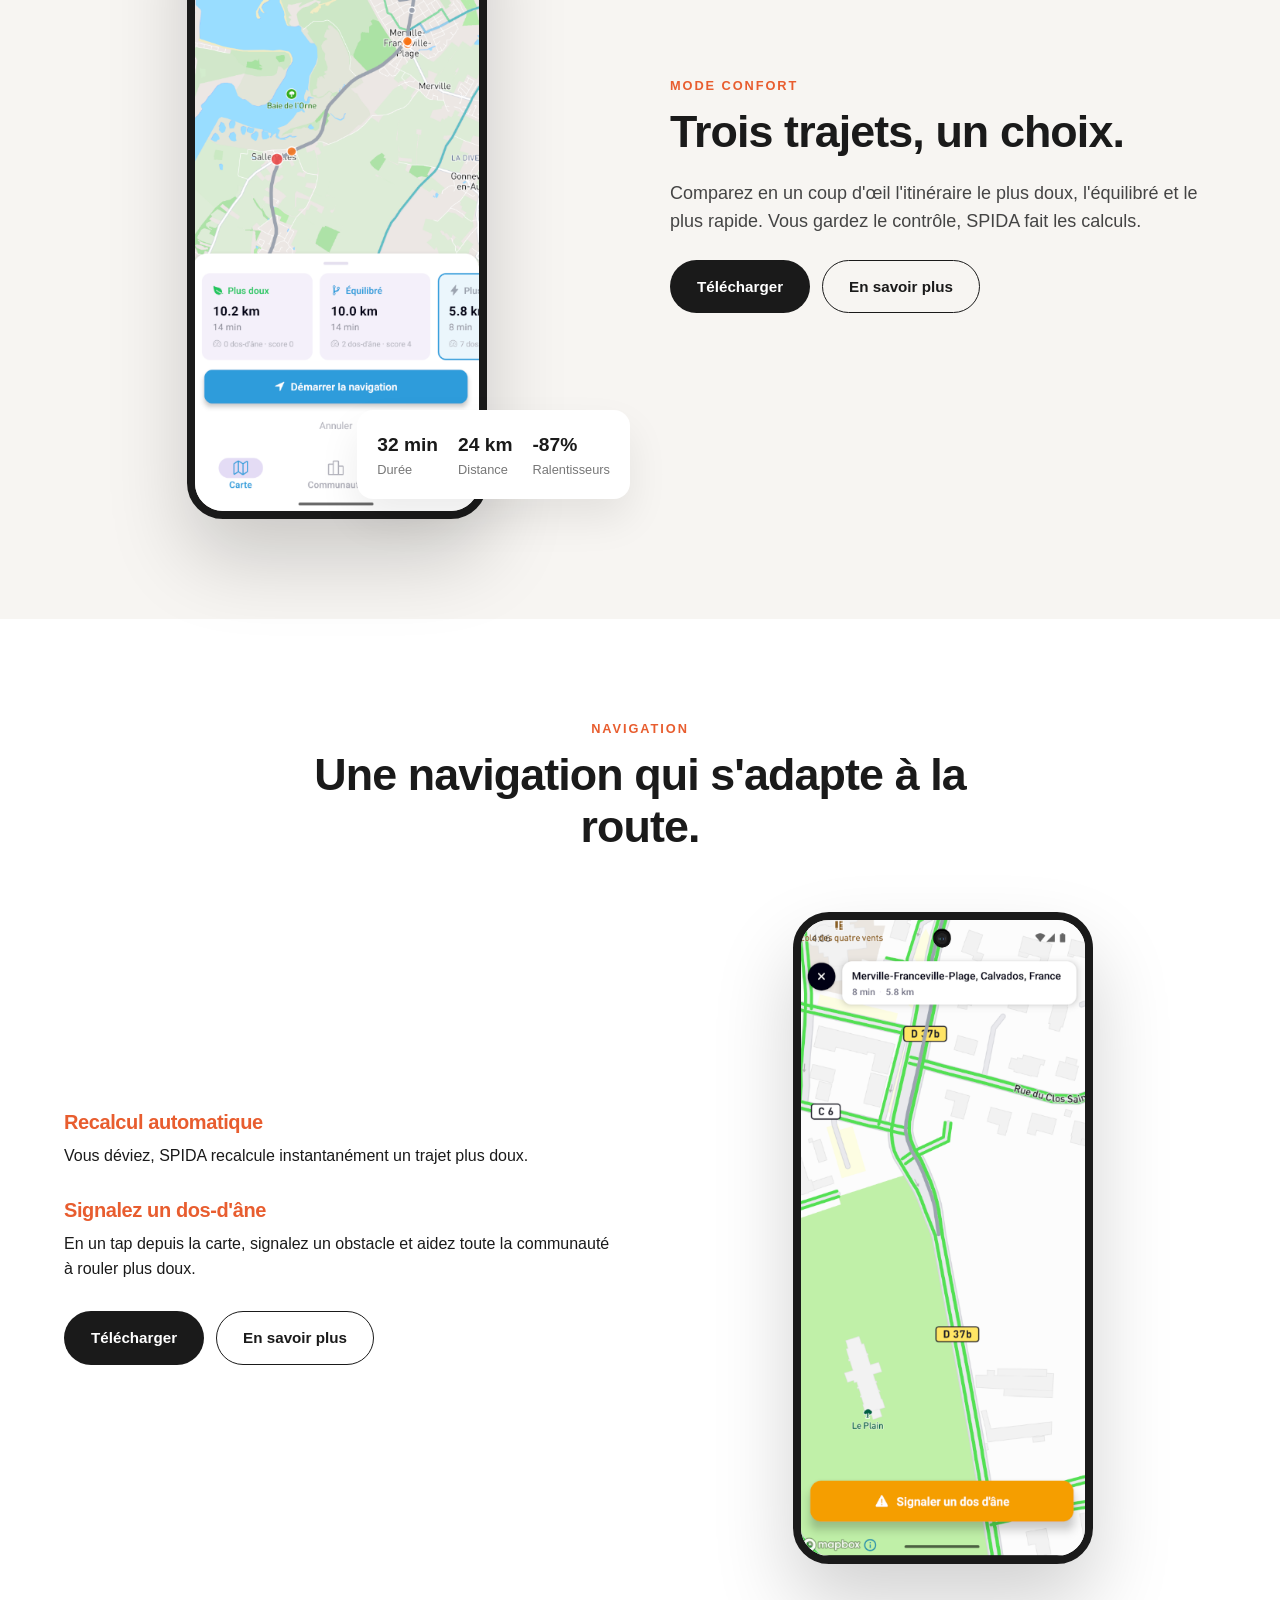
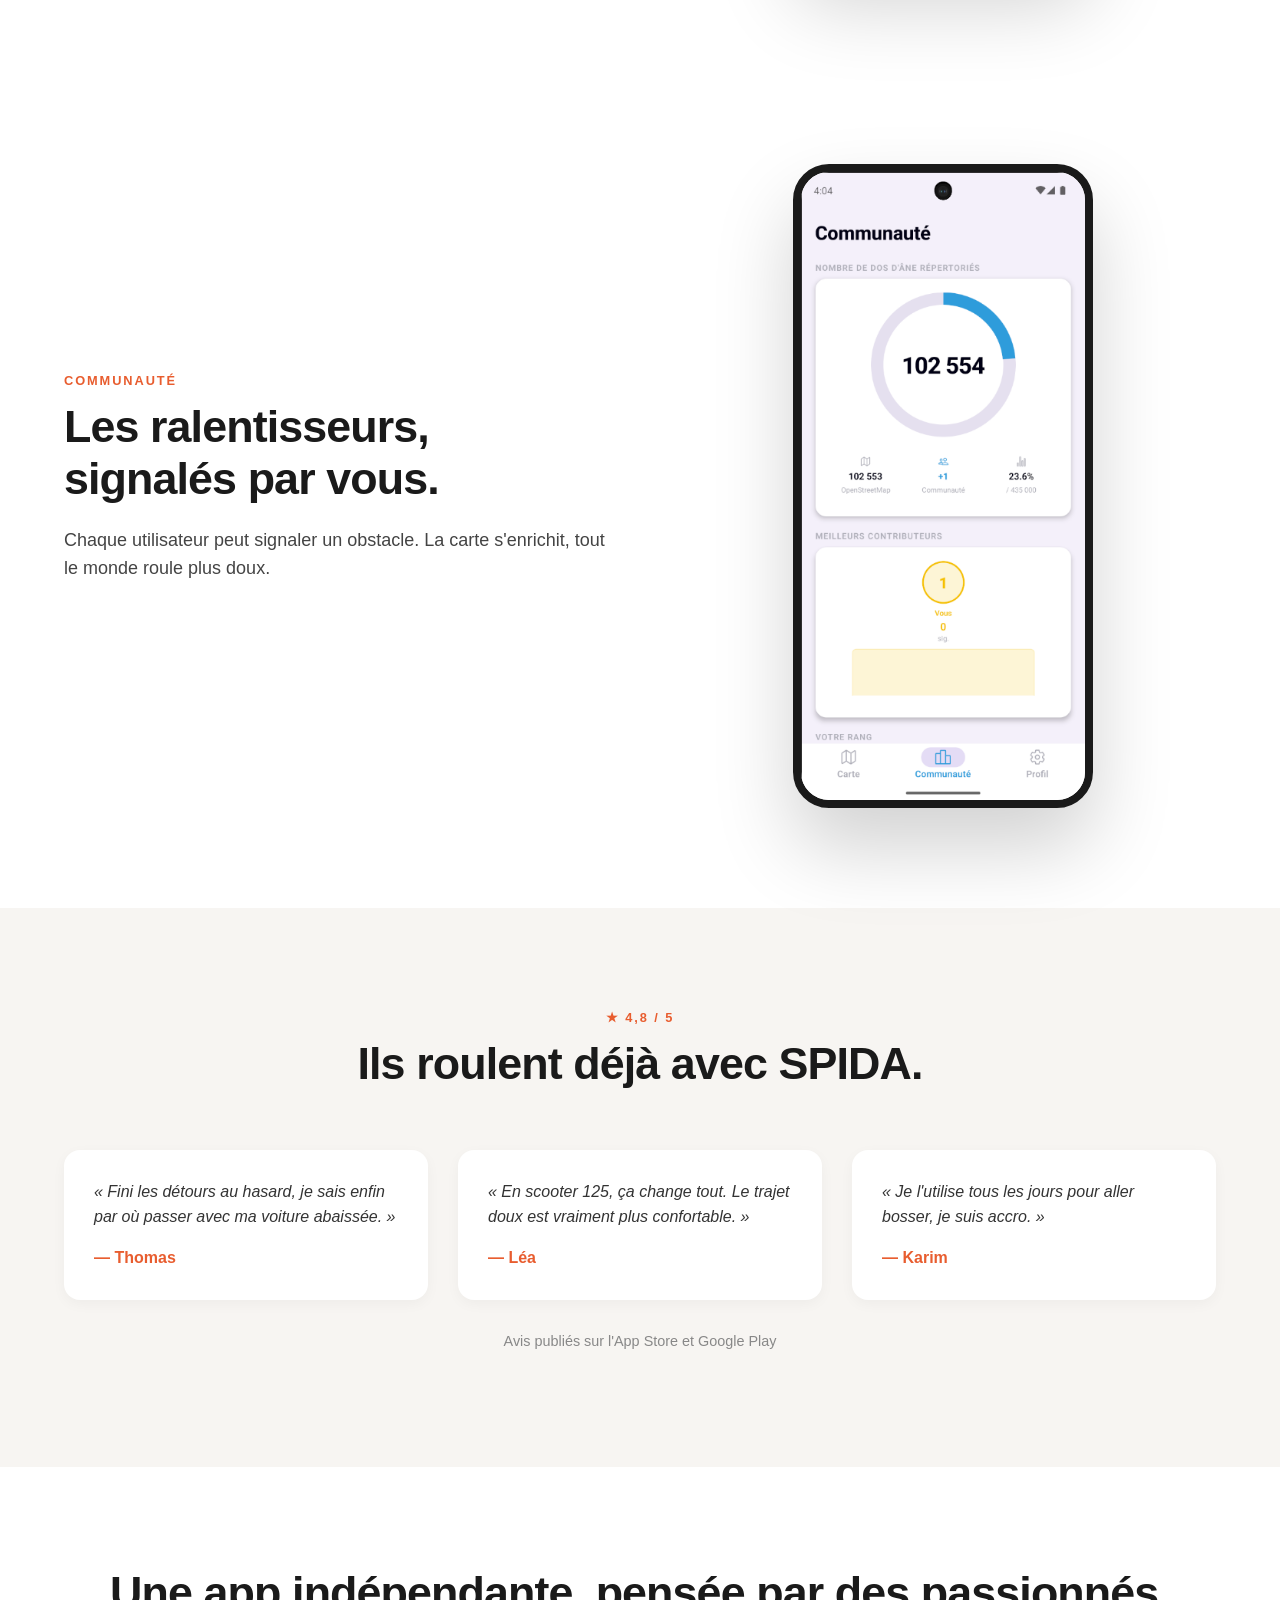
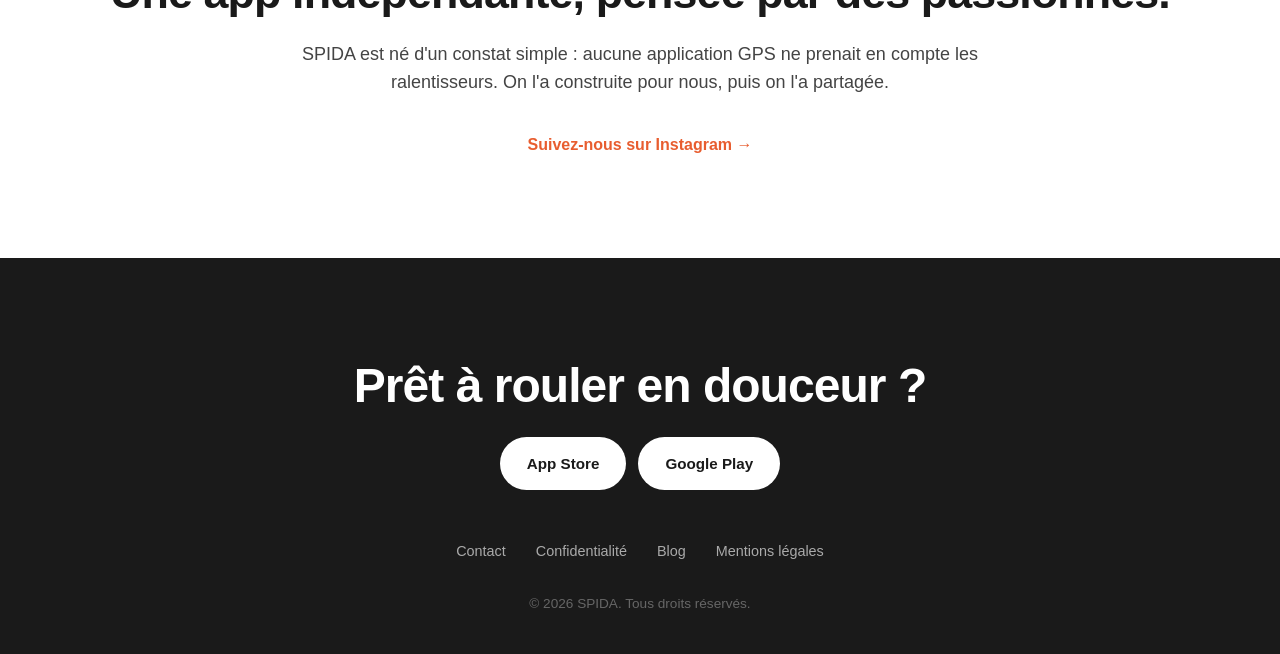
==== commit 52caa0fa: "mise à jour" ====
--- a/index.html
+++ b/index.html
@@ -126,7 +126,8 @@
     </div>
   </section>
 
-  <!-- 6. STATS / DASHBOARD -->
+  <!-- 6. STATS / DASHBOARD — masquée, fonctionnalité à venir -->
+  <!--
   <section id="stats" class="section stats alt-bg">
     <div class="container">
       <header class="section-head">
@@ -146,16 +147,17 @@
       </div>
     </div>
   </section>
+  -->
 
   <!-- 7. COMMUNITY -->
   <section id="community" class="section community">
-    <div class="container">
-      <header class="section-head">
+    <div class="container grid-2">
+      <div class="col-text">
         <p class="eyebrow">Communauté</p>
         <h2>Les ralentisseurs, signalés par vous.</h2>
         <p class="lead">Chaque utilisateur peut signaler un obstacle. La carte s'enrichit, tout le monde roule plus doux.</p>
-      </header>
-      <div class="community-screenshot">
+      </div>
+      <div class="col-media">
         <img src="images/screenshot-community.png" alt="Écran communauté SPIDA — 102 554 dos-d'âne référencés" class="screenshot-phone" />
       </div>
     </div>
--- a/styles.css
+++ b/styles.css
@@ -118,24 +118,25 @@
 }
 .phone-mockup {
   position: absolute;
-  width: 240px;
   border-radius: 36px;
   border: 8px solid #1a1a1a;
   background: #1a1a1a;
-  overflow: visible;
+  overflow: hidden;
   box-shadow: 0 40px 80px rgba(0,0,0,.18);
 }
 .phone-back {
   bottom: 0;
   left: 0;
-  height: 480px;
+  width: 220px;
+  height: 476px;
   z-index: 1;
   transform: rotate(-4deg) translateX(20px);
 }
 .phone-front {
   bottom: 30px;
   right: 0;
-  height: 520px;
+  width: 230px;
+  height: 498px;
   z-index: 2;
   transform: rotate(3deg) translateX(-10px);
 }
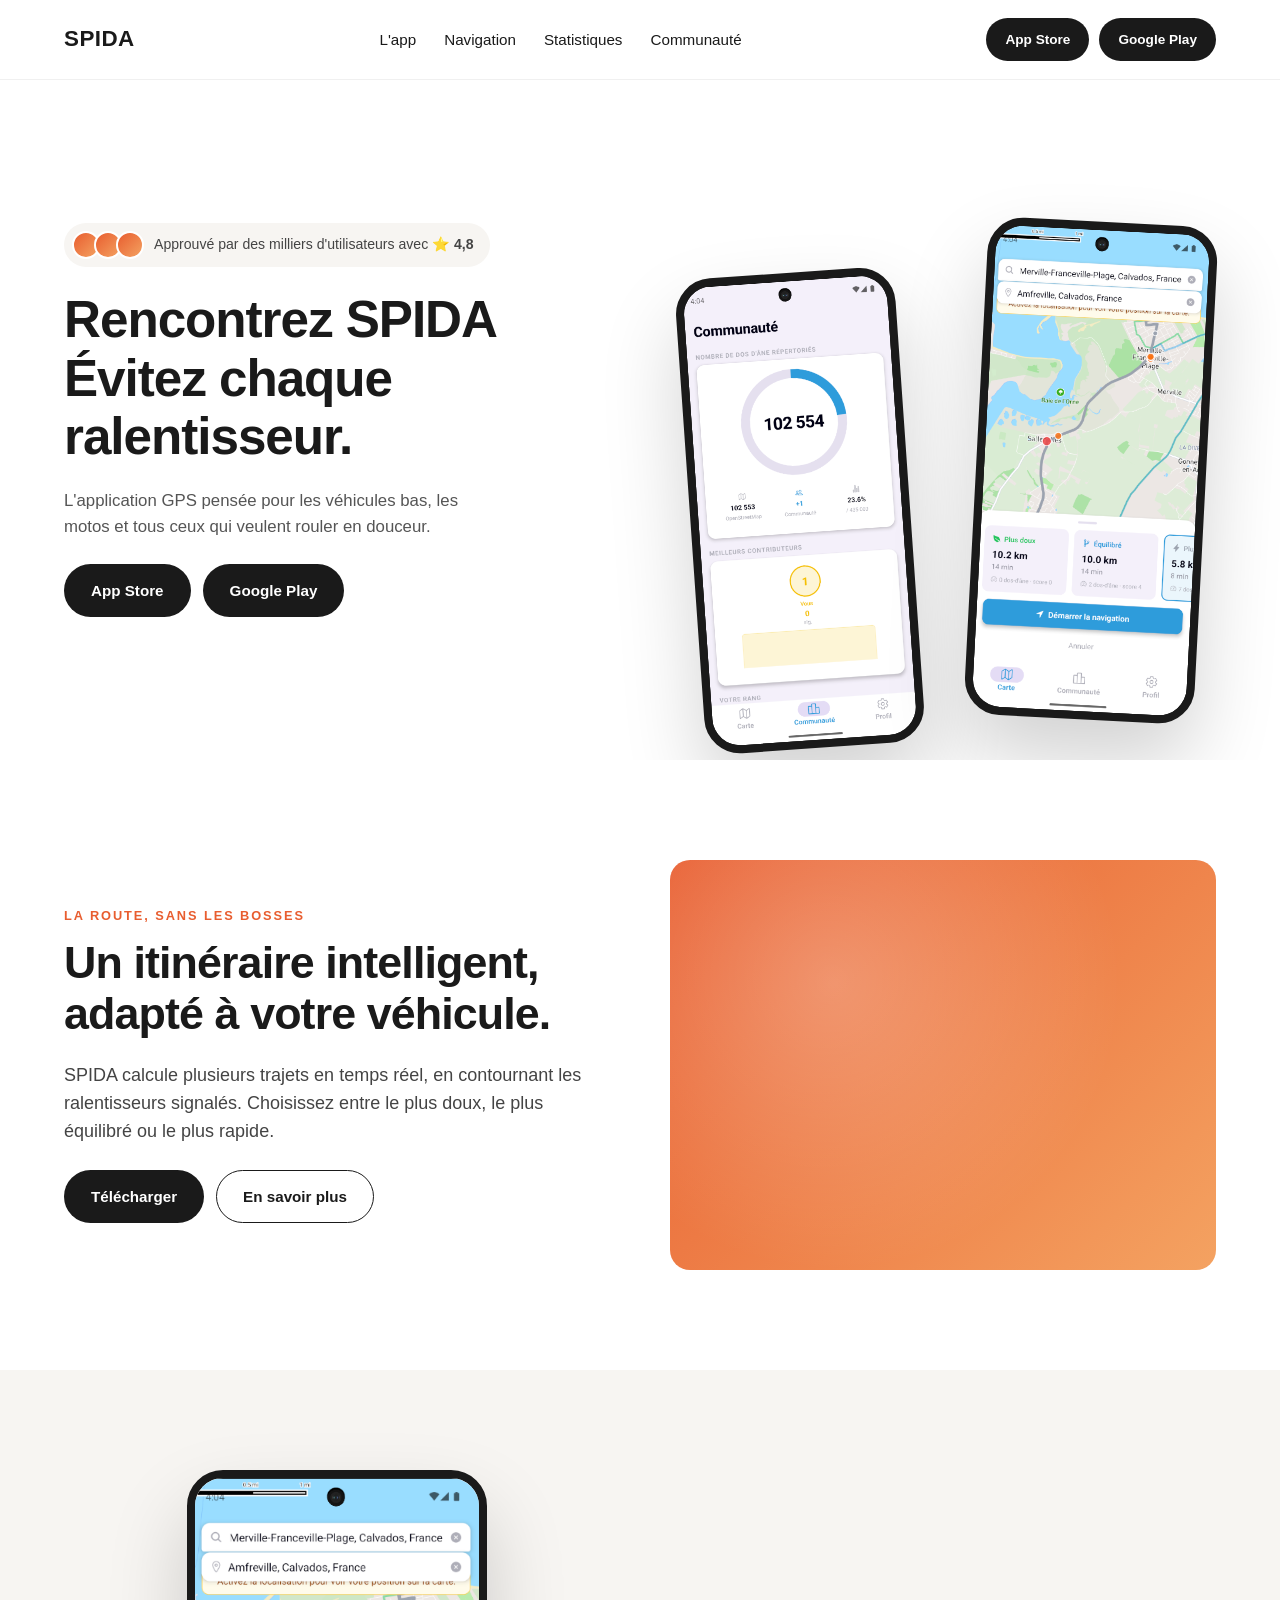
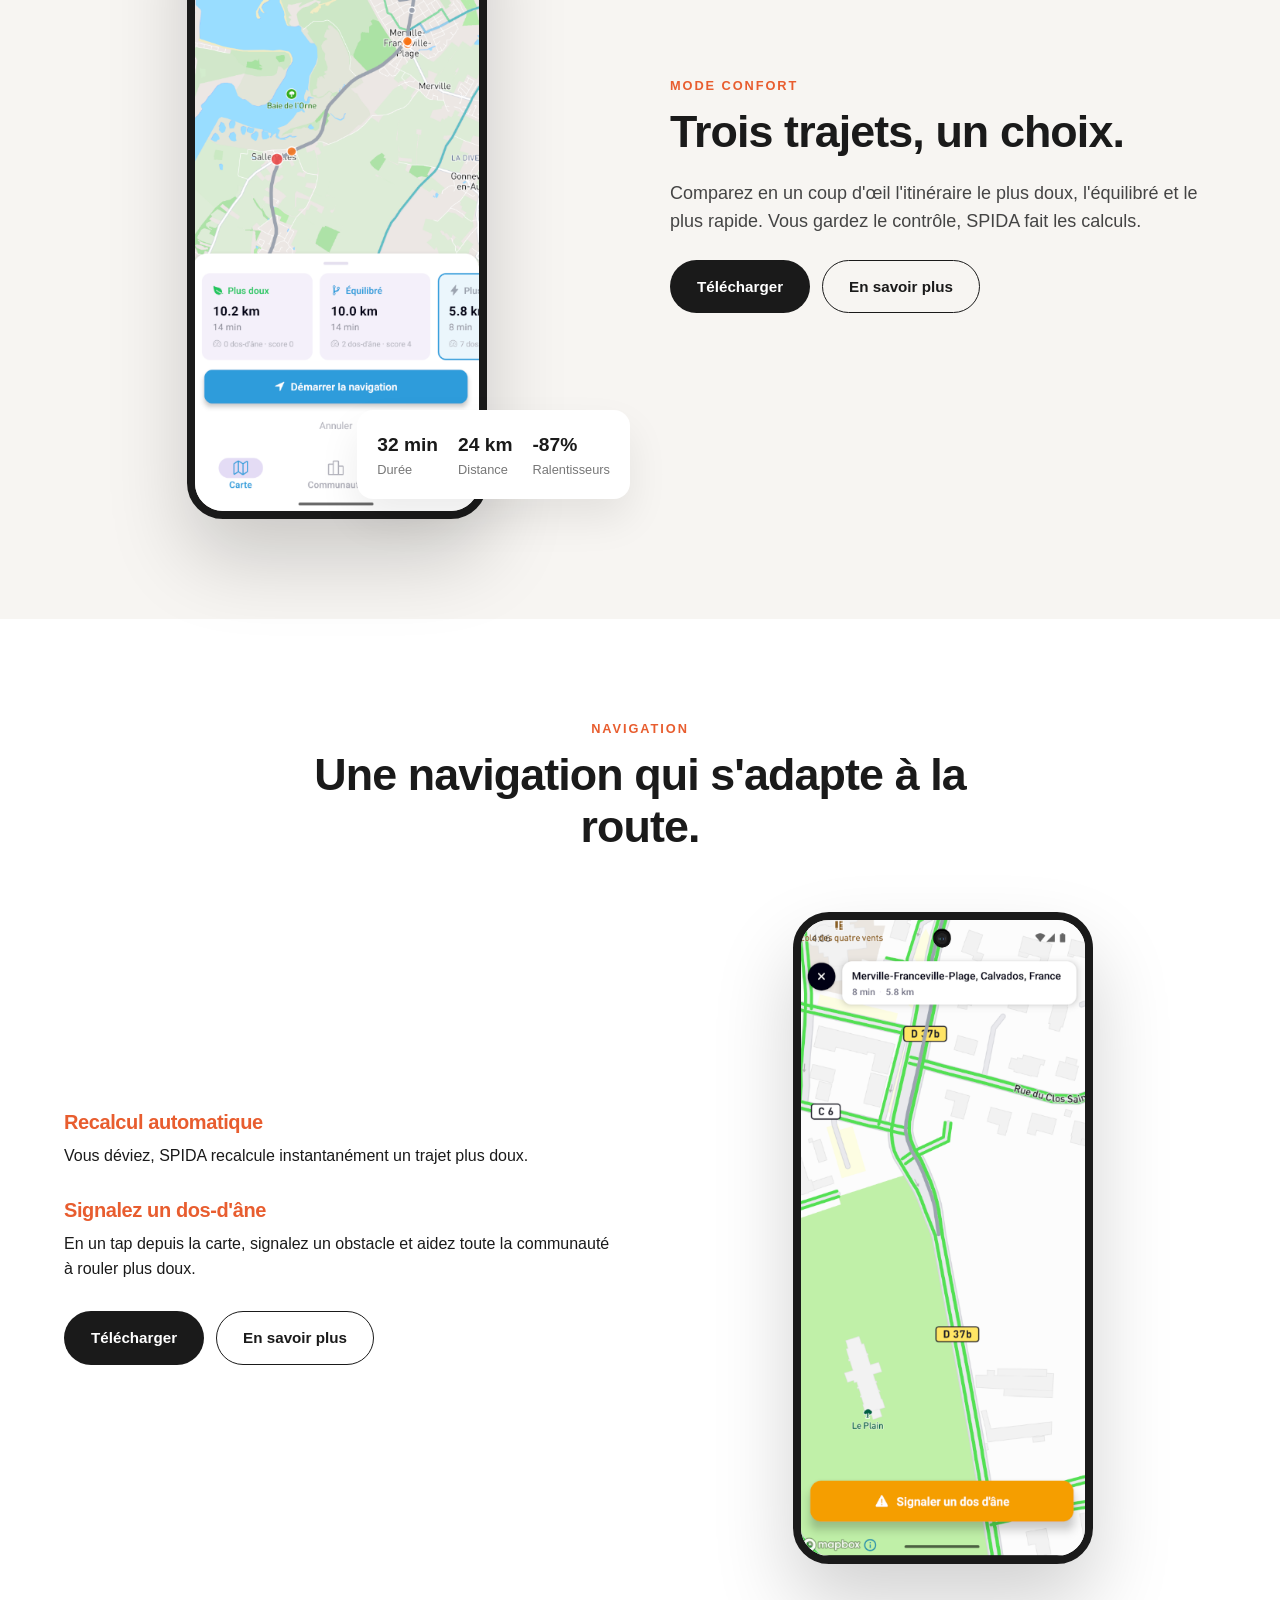
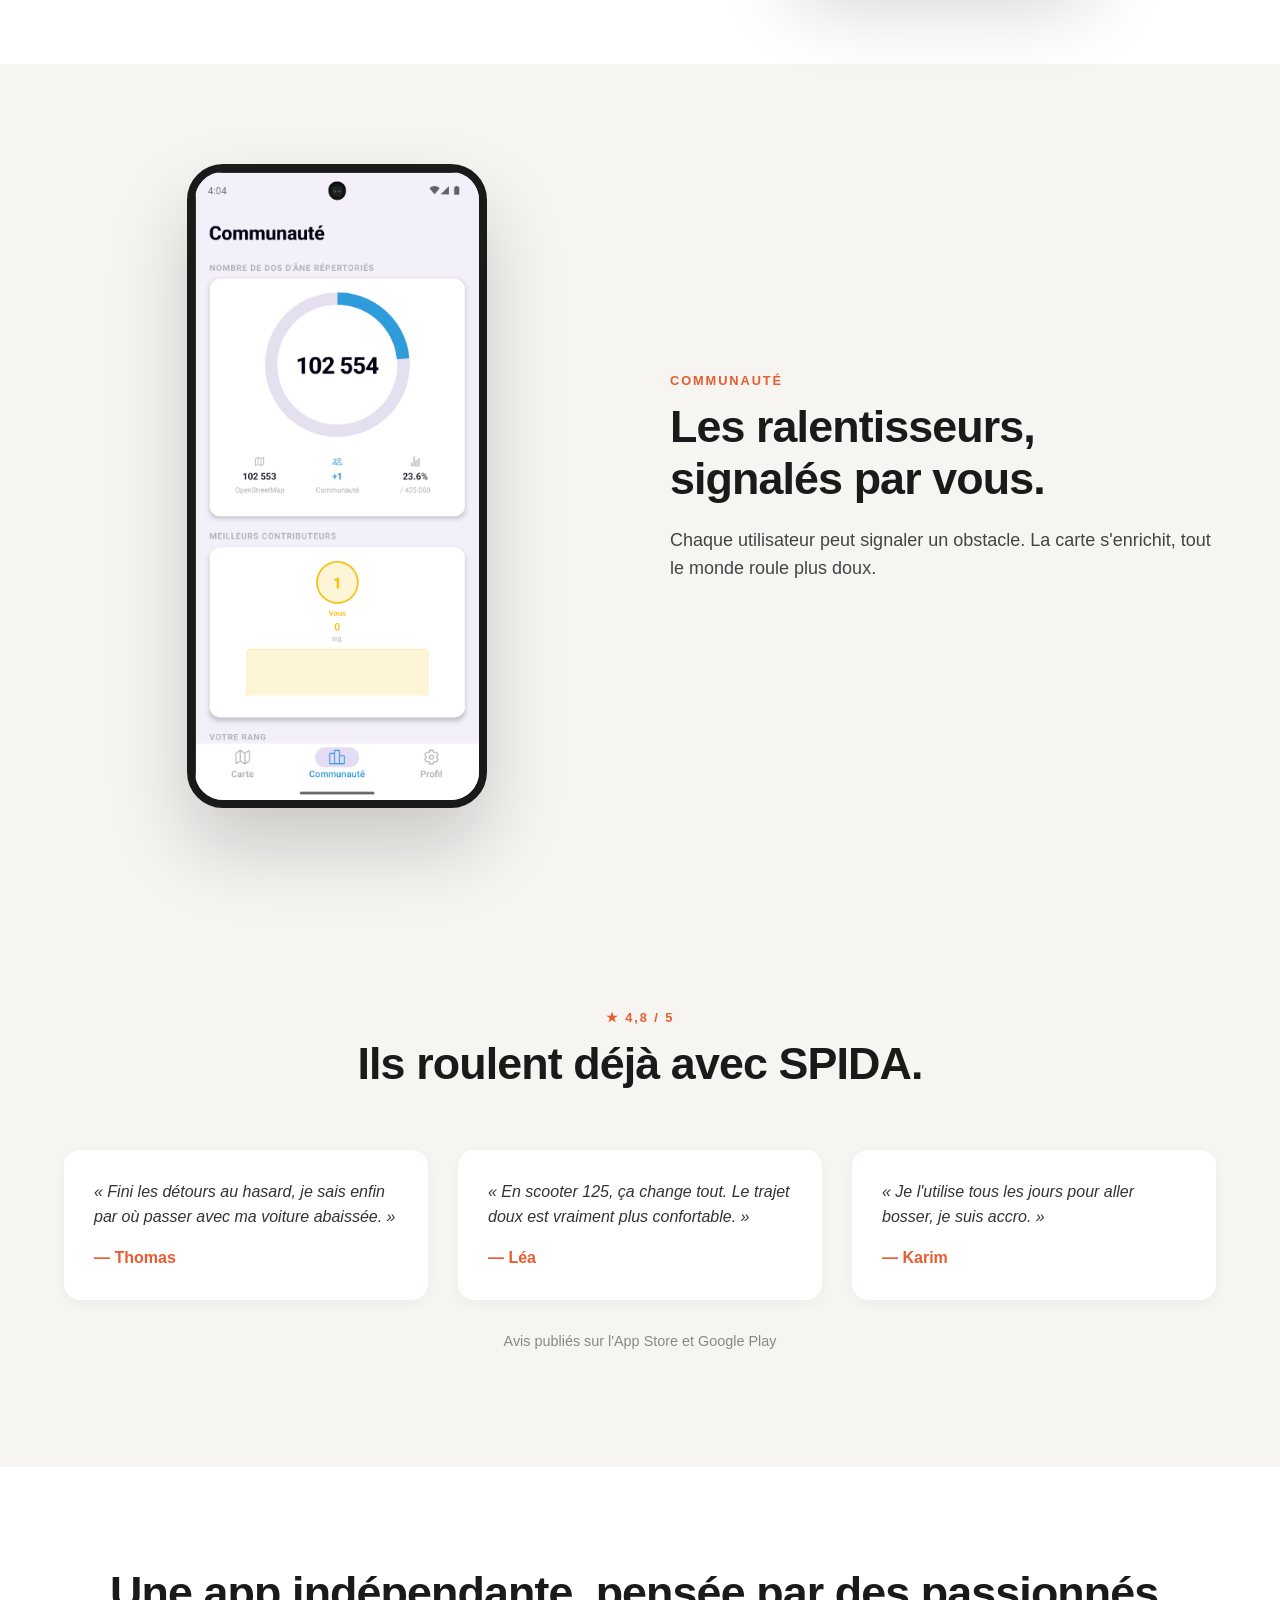
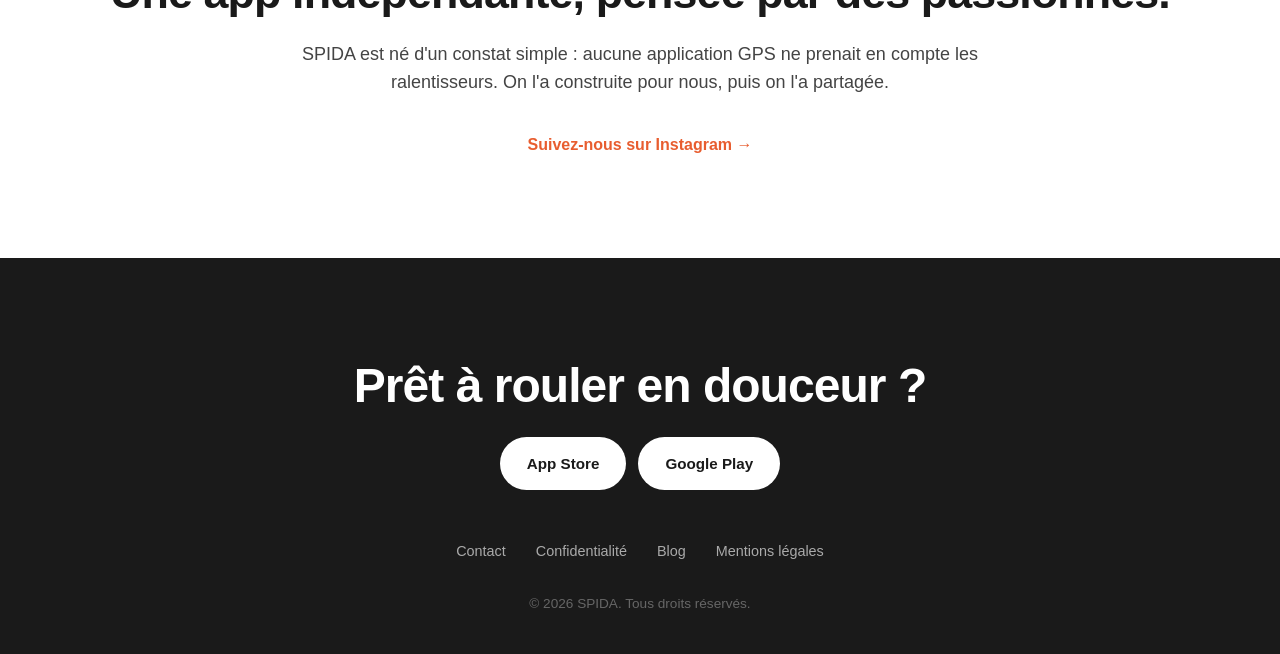
==== commit c1ffe39b: "mise à jour" ====
--- a/index.html
+++ b/index.html
@@ -150,15 +150,15 @@
   -->
 
   <!-- 7. COMMUNITY -->
-  <section id="community" class="section community">
+  <section id="community" class="section community alt-bg">
     <div class="container grid-2">
+      <div class="col-media">
+        <img src="images/screenshot-community.png" alt="Écran communauté SPIDA — 102 554 dos-d'âne référencés" class="screenshot-phone" />
+      </div>
       <div class="col-text">
         <p class="eyebrow">Communauté</p>
         <h2>Les ralentisseurs, signalés par vous.</h2>
         <p class="lead">Chaque utilisateur peut signaler un obstacle. La carte s'enrichit, tout le monde roule plus doux.</p>
-      </div>
-      <div class="col-media">
-        <img src="images/screenshot-community.png" alt="Écran communauté SPIDA — 102 554 dos-d'âne référencés" class="screenshot-phone" />
       </div>
     </div>
   </section>
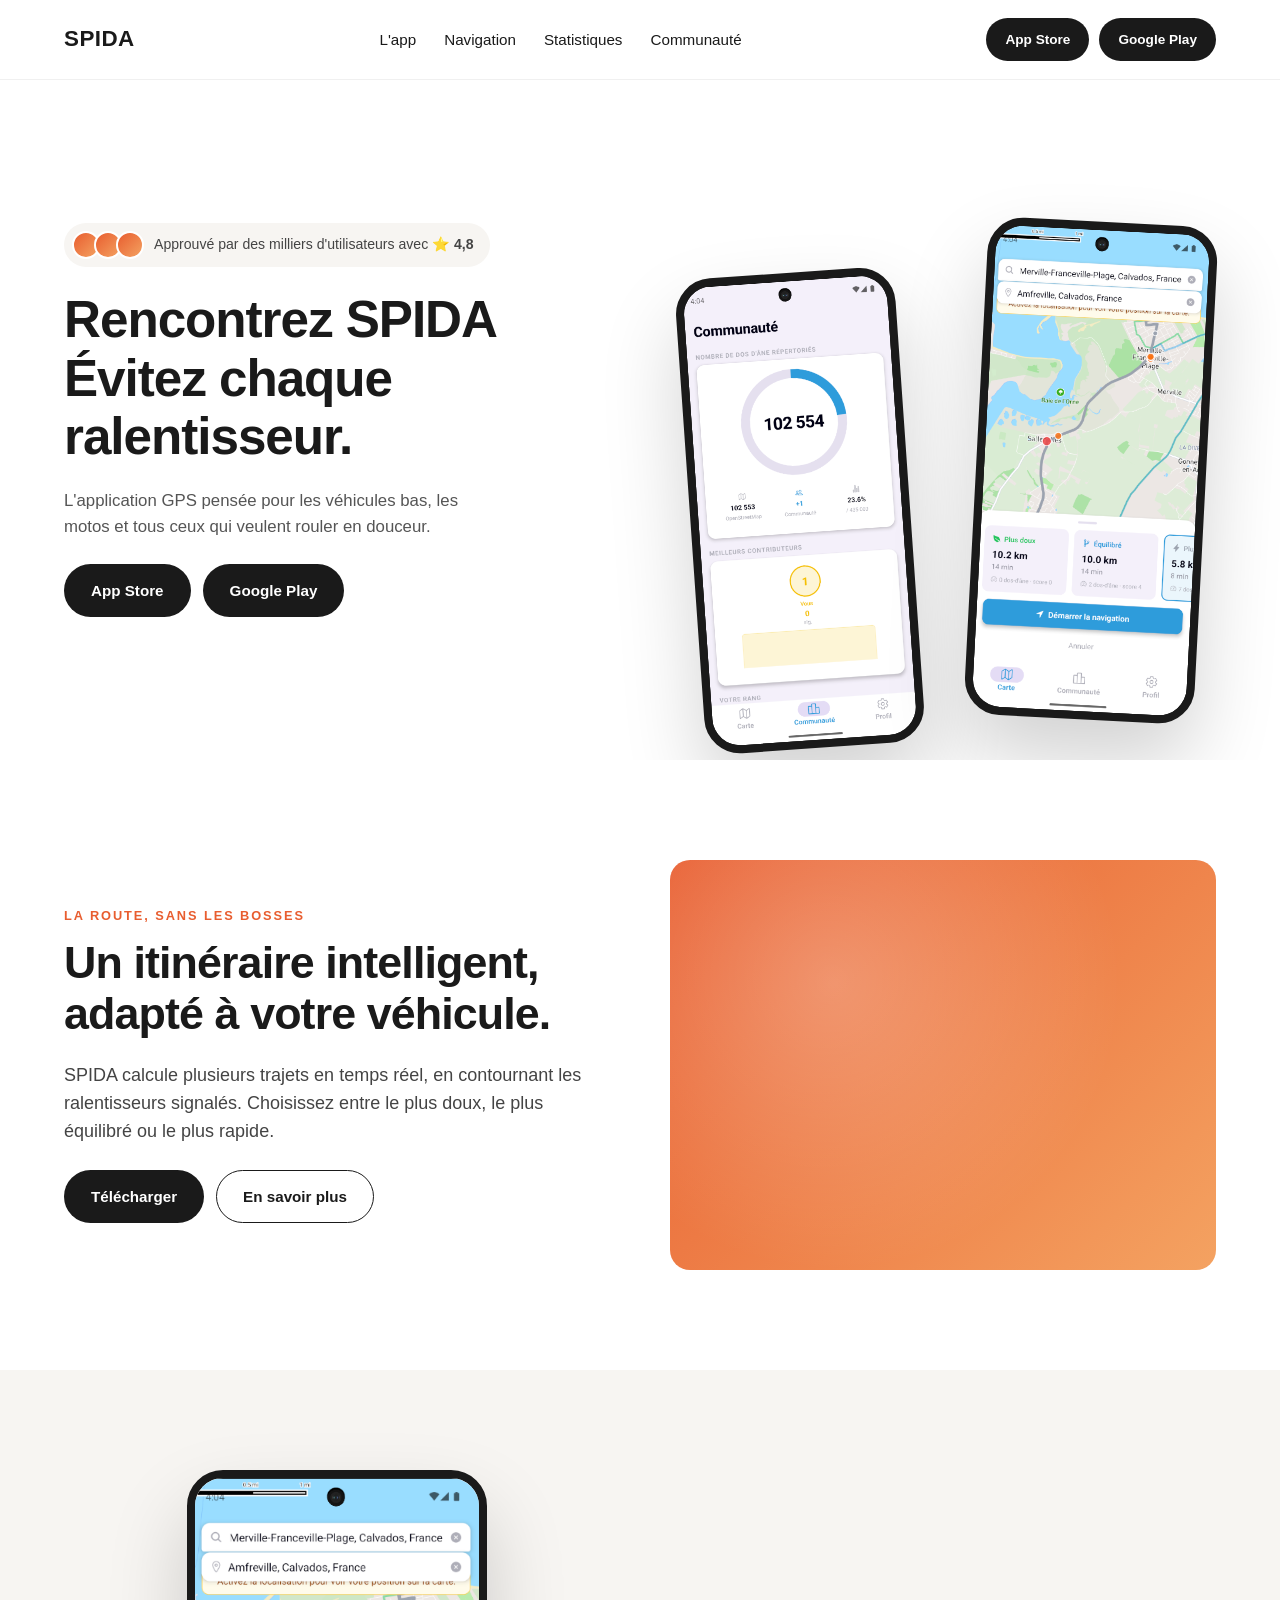
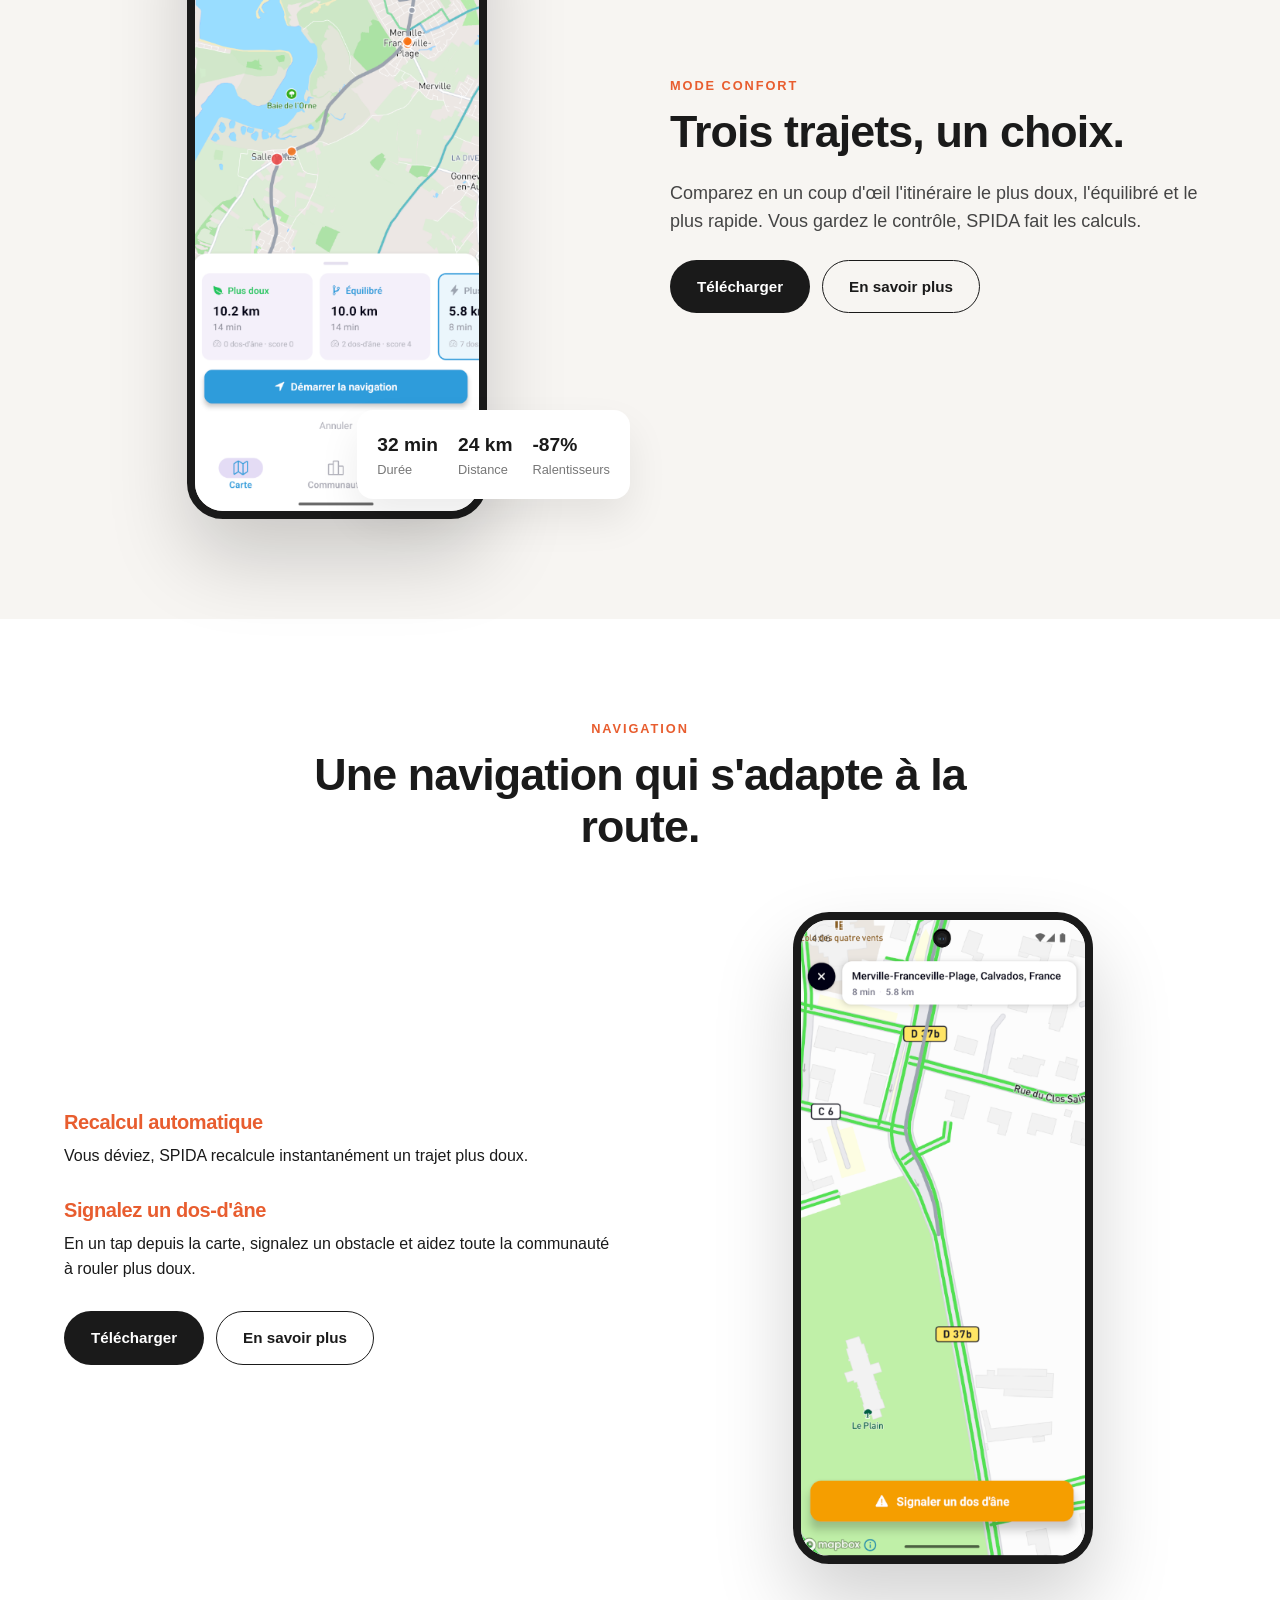
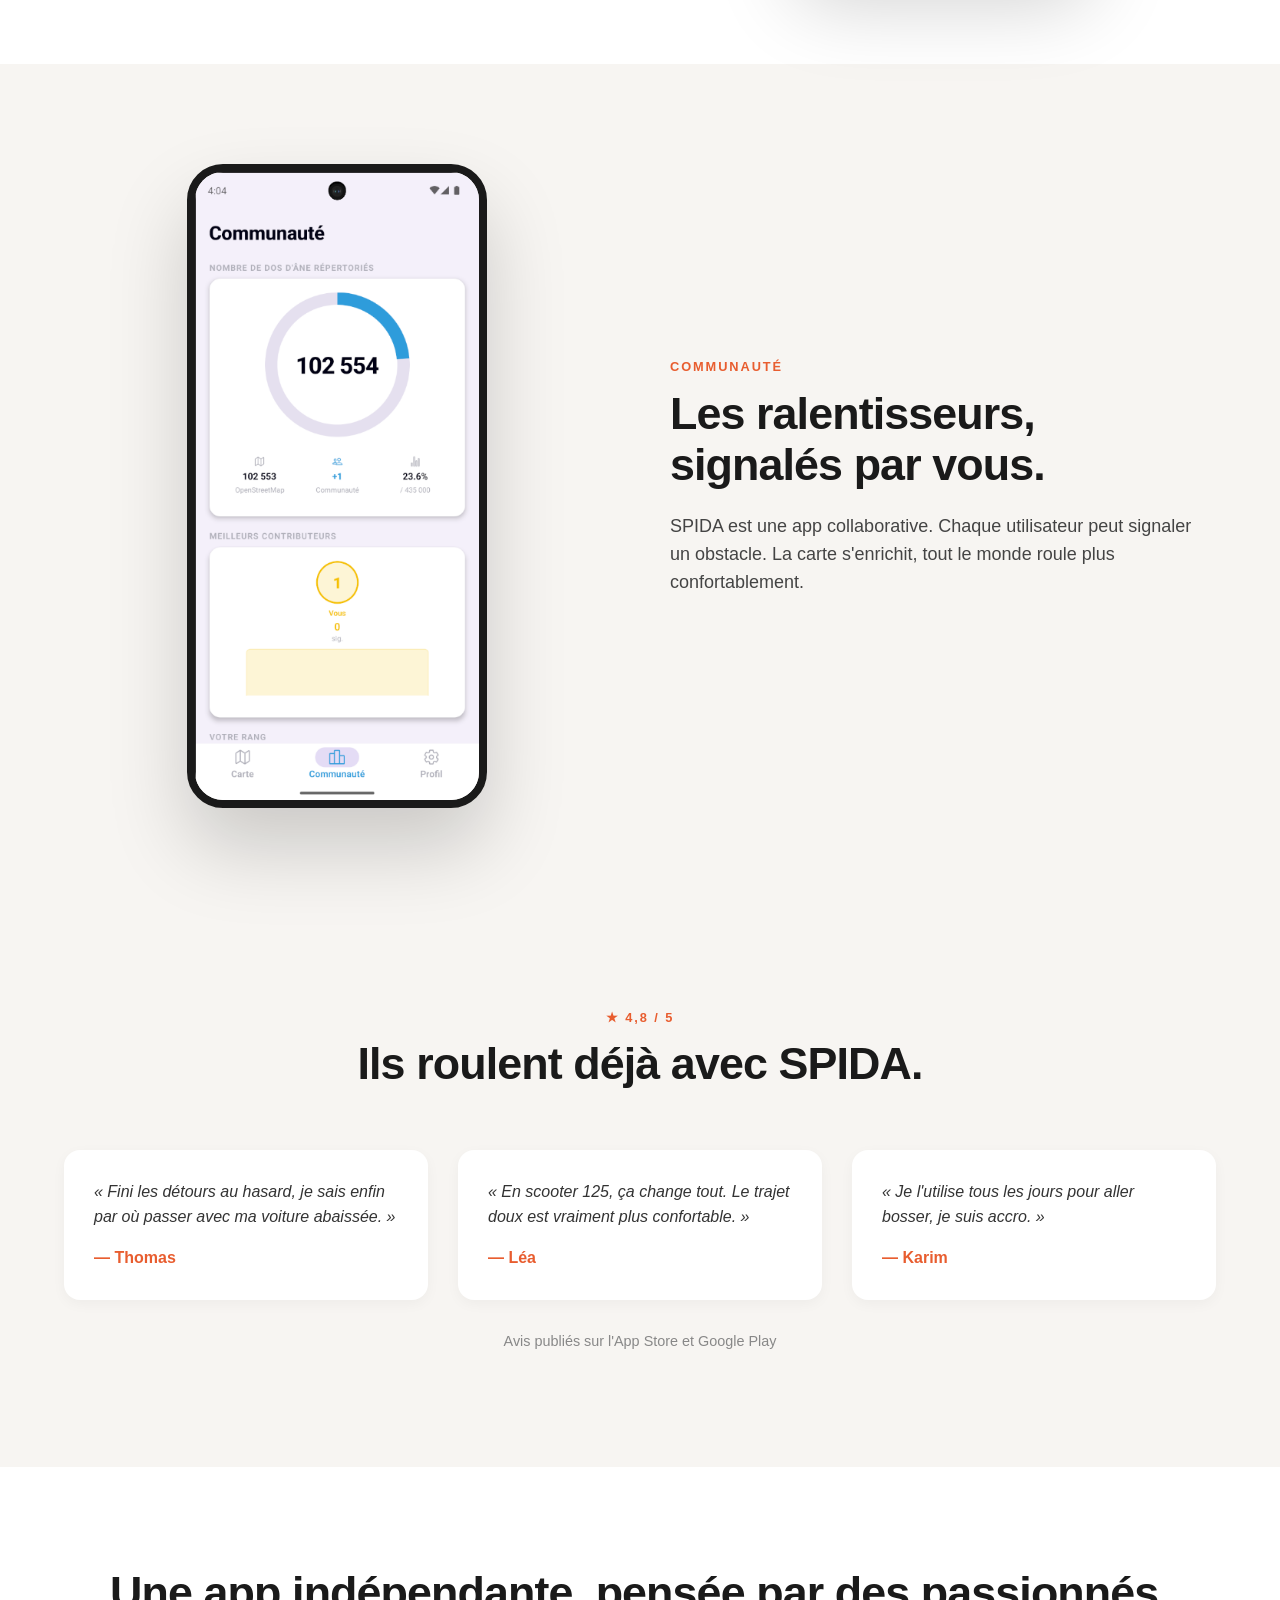
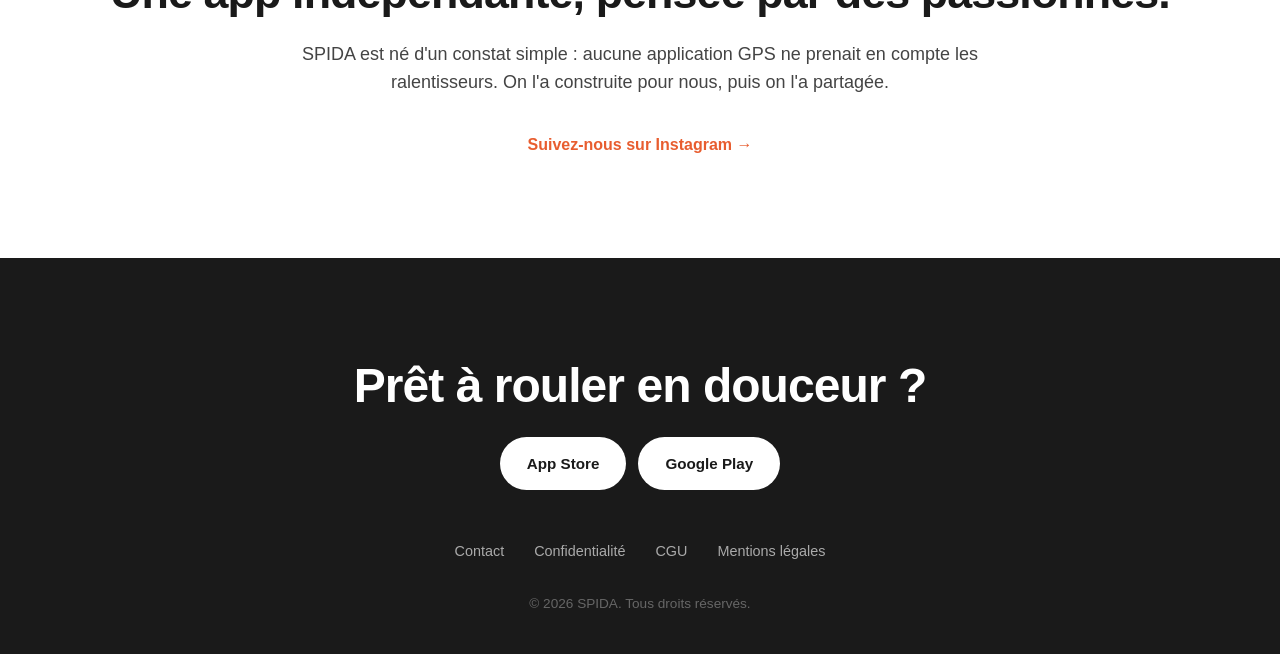
==== commit c21fef33: "feat: initial website" ====
--- a/index.html
+++ b/index.html
@@ -158,7 +158,7 @@
       <div class="col-text">
         <p class="eyebrow">Communauté</p>
         <h2>Les ralentisseurs, signalés par vous.</h2>
-        <p class="lead">Chaque utilisateur peut signaler un obstacle. La carte s'enrichit, tout le monde roule plus doux.</p>
+        <p class="lead">SPIDA est une app collaborative. Chaque utilisateur peut signaler un obstacle. La carte s'enrichit, tout le monde roule plus confortablement.</p>
       </div>
     </div>
   </section>
@@ -206,10 +206,10 @@
         <a href="#" class="btn btn-store">Google Play</a>
       </div>
       <nav class="footer-links">
-        <a href="#">Contact</a>
-        <a href="#">Confidentialité</a>
-        <a href="#">Blog</a>
-        <a href="#">Mentions légales</a>
+        <a href="mailto:contact@spida.app">Contact</a>
+        <a href="confidentialite.html">Confidentialité</a>
+        <a href="cgu.html">CGU</a>
+        <a href="mentions-legales.html">Mentions légales</a>
       </nav>
       <p class="copyright">© 2026 SPIDA. Tous droits réservés.</p>
     </div>
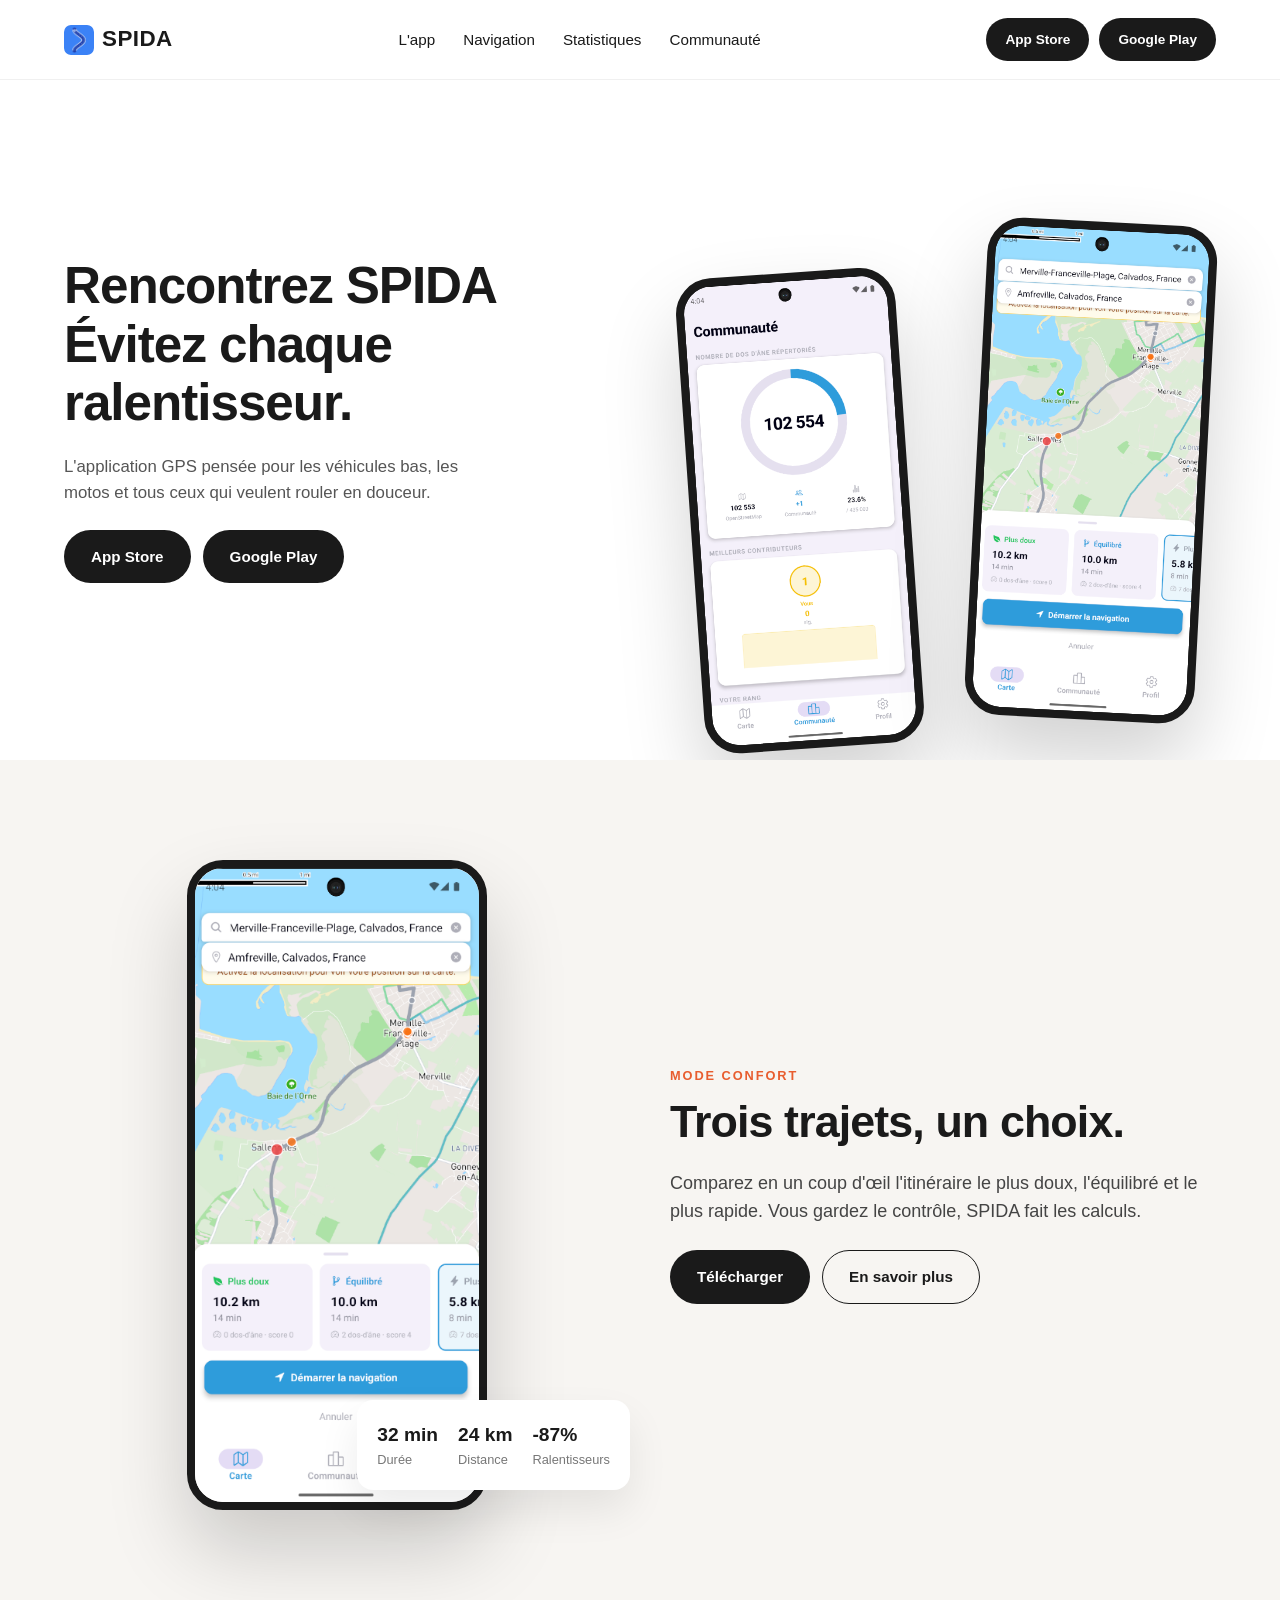
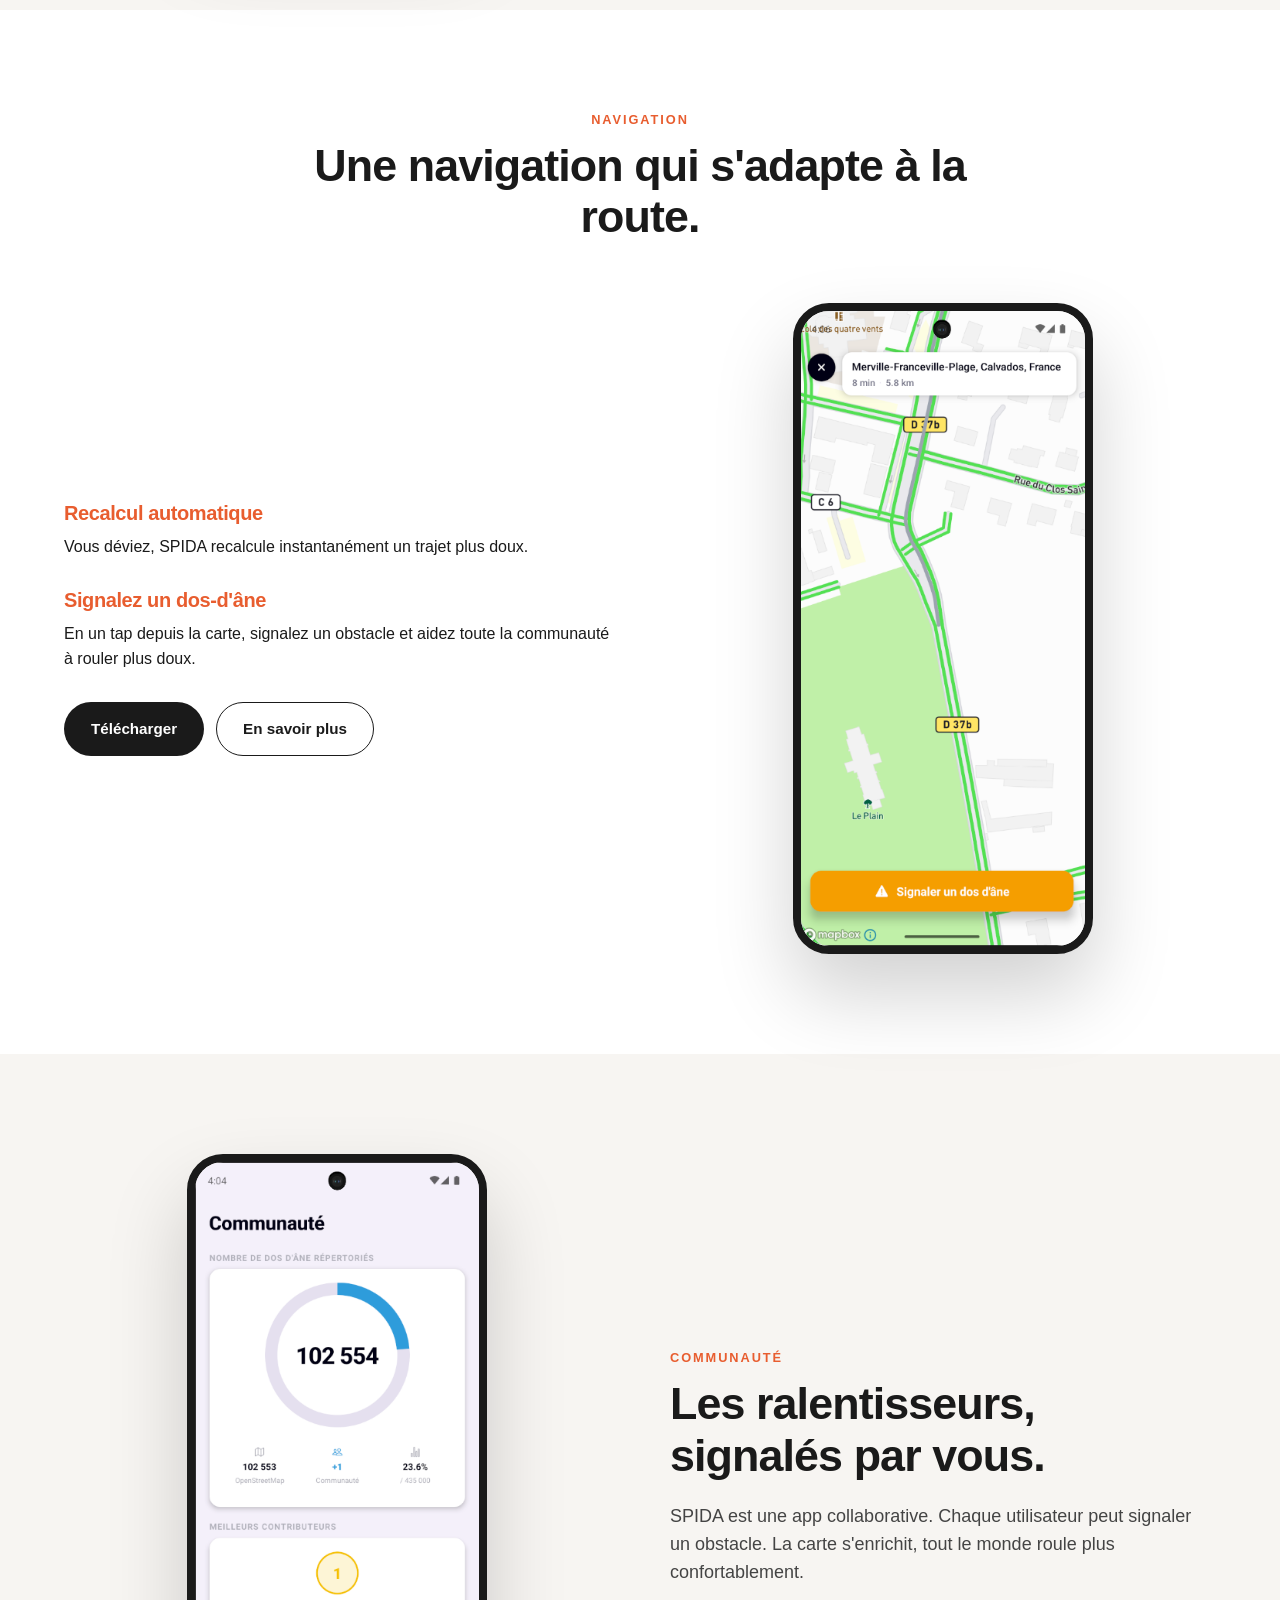
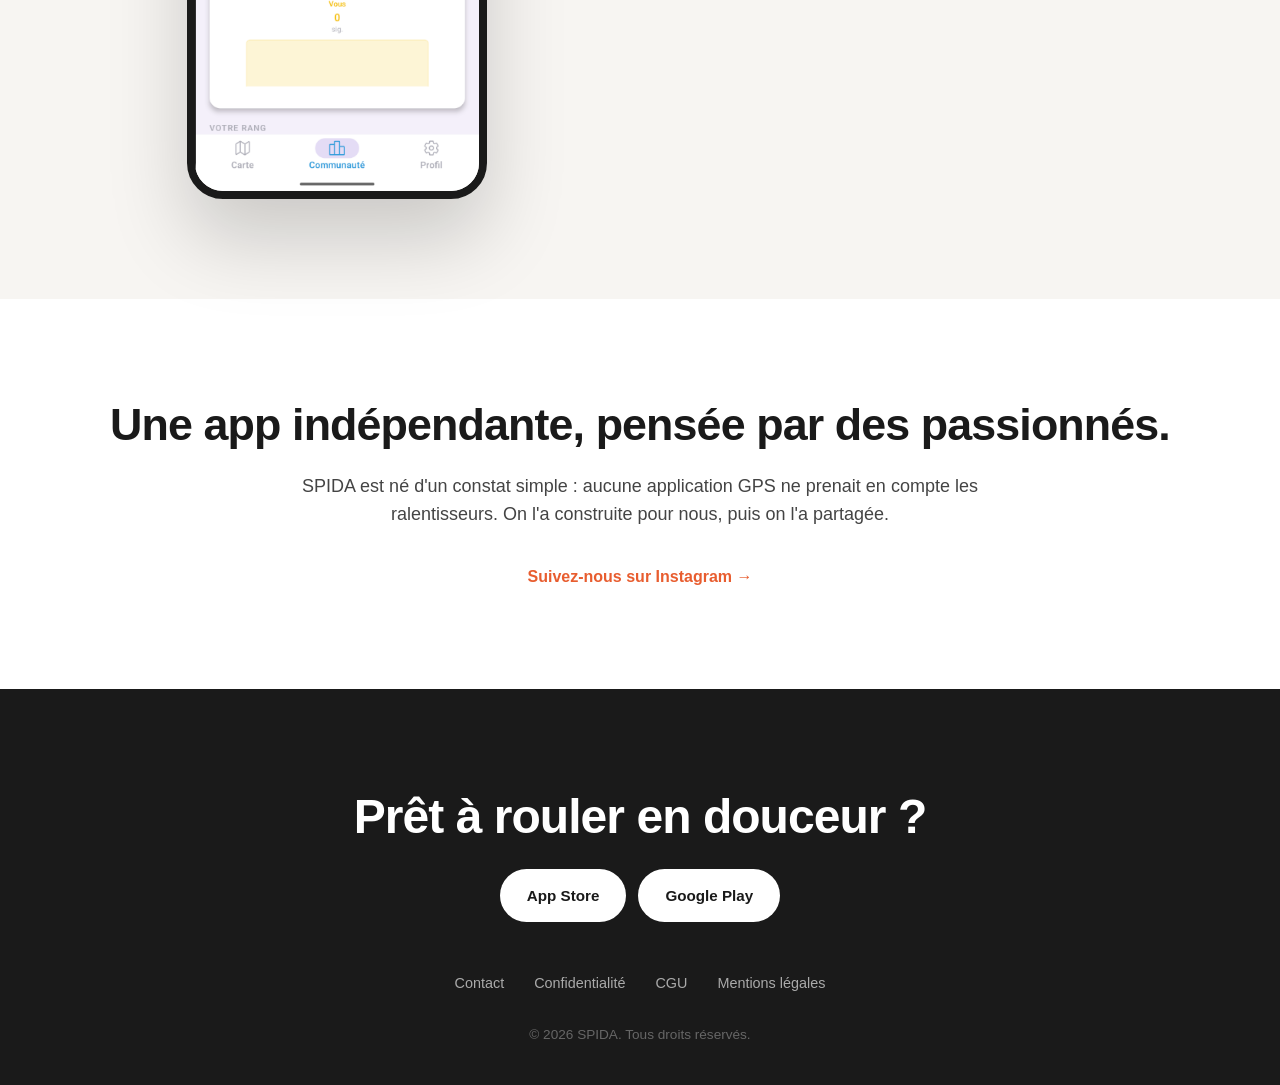
==== commit bebb5e0d: "feat: favicon, logo icon, hide testimonials/social proof/adventure sections" ====
--- a/index.html
+++ b/index.html
@@ -6,13 +6,15 @@
   <title>SPIDA — Évitez les ralentisseurs</title>
   <meta name="description" content="SPIDA, l'application GPS qui calcule des itinéraires évitant les ralentisseurs et dos-d'âne. Pensée pour les véhicules bas." />
   <link rel="stylesheet" href="styles.css" />
+  <link rel="icon" type="image/png" href="favicon.png" />
+  <link rel="apple-touch-icon" href="favicon.png" />
 </head>
 <body>
 
   <!-- 1. HEADER / NAV -->
   <header class="site-header">
     <div class="container nav-inner">
-      <a href="#" class="logo">SPIDA</a>
+      <a href="#" class="logo"><img src="favicon.png" alt="" />SPIDA</a>
       <nav class="nav-links">
         <a href="#adventure">L'app</a>
         <a href="#routing">Navigation</a>
@@ -30,6 +32,7 @@
   <section class="hero">
     <div class="container hero-inner">
       <div class="hero-text">
+        <!-- SOCIAL PROOF (masqué temporairement — décommenter quand les avis seront disponibles)
         <div class="social-proof">
           <div class="avatar-stack">
             <div class="avatar"></div>
@@ -38,6 +41,7 @@
           </div>
           <span>Approuvé par des milliers d'utilisateurs avec <strong>⭐ 4,8</strong></span>
         </div>
+        -->
         <h1 class="hero-title">Rencontrez SPIDA<br/>Évitez chaque<br/>ralentisseur.</h1>
         <p class="hero-subtitle">L'application GPS pensée pour les véhicules bas, les motos et tous ceux qui veulent rouler en douceur.</p>
         <div class="cta-group">
@@ -56,7 +60,7 @@
     </div>
   </section>
 
-  <!-- 3. ADVENTURE / PRODUCT -->
+  <!-- 3. ADVENTURE / PRODUCT (masqué temporairement — décommenter quand prêt)
   <section id="adventure" class="section adventure">
     <div class="container grid-2">
       <div class="col-text">
@@ -73,6 +77,7 @@
       </div>
     </div>
   </section>
+  -->
 
   <!-- 4. LOOP / MODE -->
   <section class="section loop alt-bg">
@@ -163,7 +168,7 @@
     </div>
   </section>
 
-  <!-- 8. TESTIMONIALS -->
+  <!-- 8. TESTIMONIALS (masqué temporairement — décommenter quand les avis seront disponibles)
   <section class="section testimonials alt-bg">
     <div class="container">
       <header class="section-head">
@@ -187,6 +192,7 @@
       <p class="source">Avis publiés sur l'App Store et Google Play</p>
     </div>
   </section>
+  -->
 
   <!-- 9. ABOUT -->
   <section class="section about">
--- a/styles.css
+++ b/styles.css
@@ -62,7 +62,8 @@
   justify-content: space-between;
   gap: 20px;
 }
-.logo { font-weight: 800; font-size: 1.4rem; letter-spacing: .02em; }
+.logo { font-weight: 800; font-size: 1.4rem; letter-spacing: .02em; display: flex; align-items: center; gap: 8px; }
+.logo img { width: 30px; height: 30px; border-radius: 7px; display: block; }
 .nav-links { display: flex; gap: 28px; font-size: .95rem; }
 .nav-links a:hover { color: #e85d2f; }
 .nav-actions { display: flex; gap: 10px; }
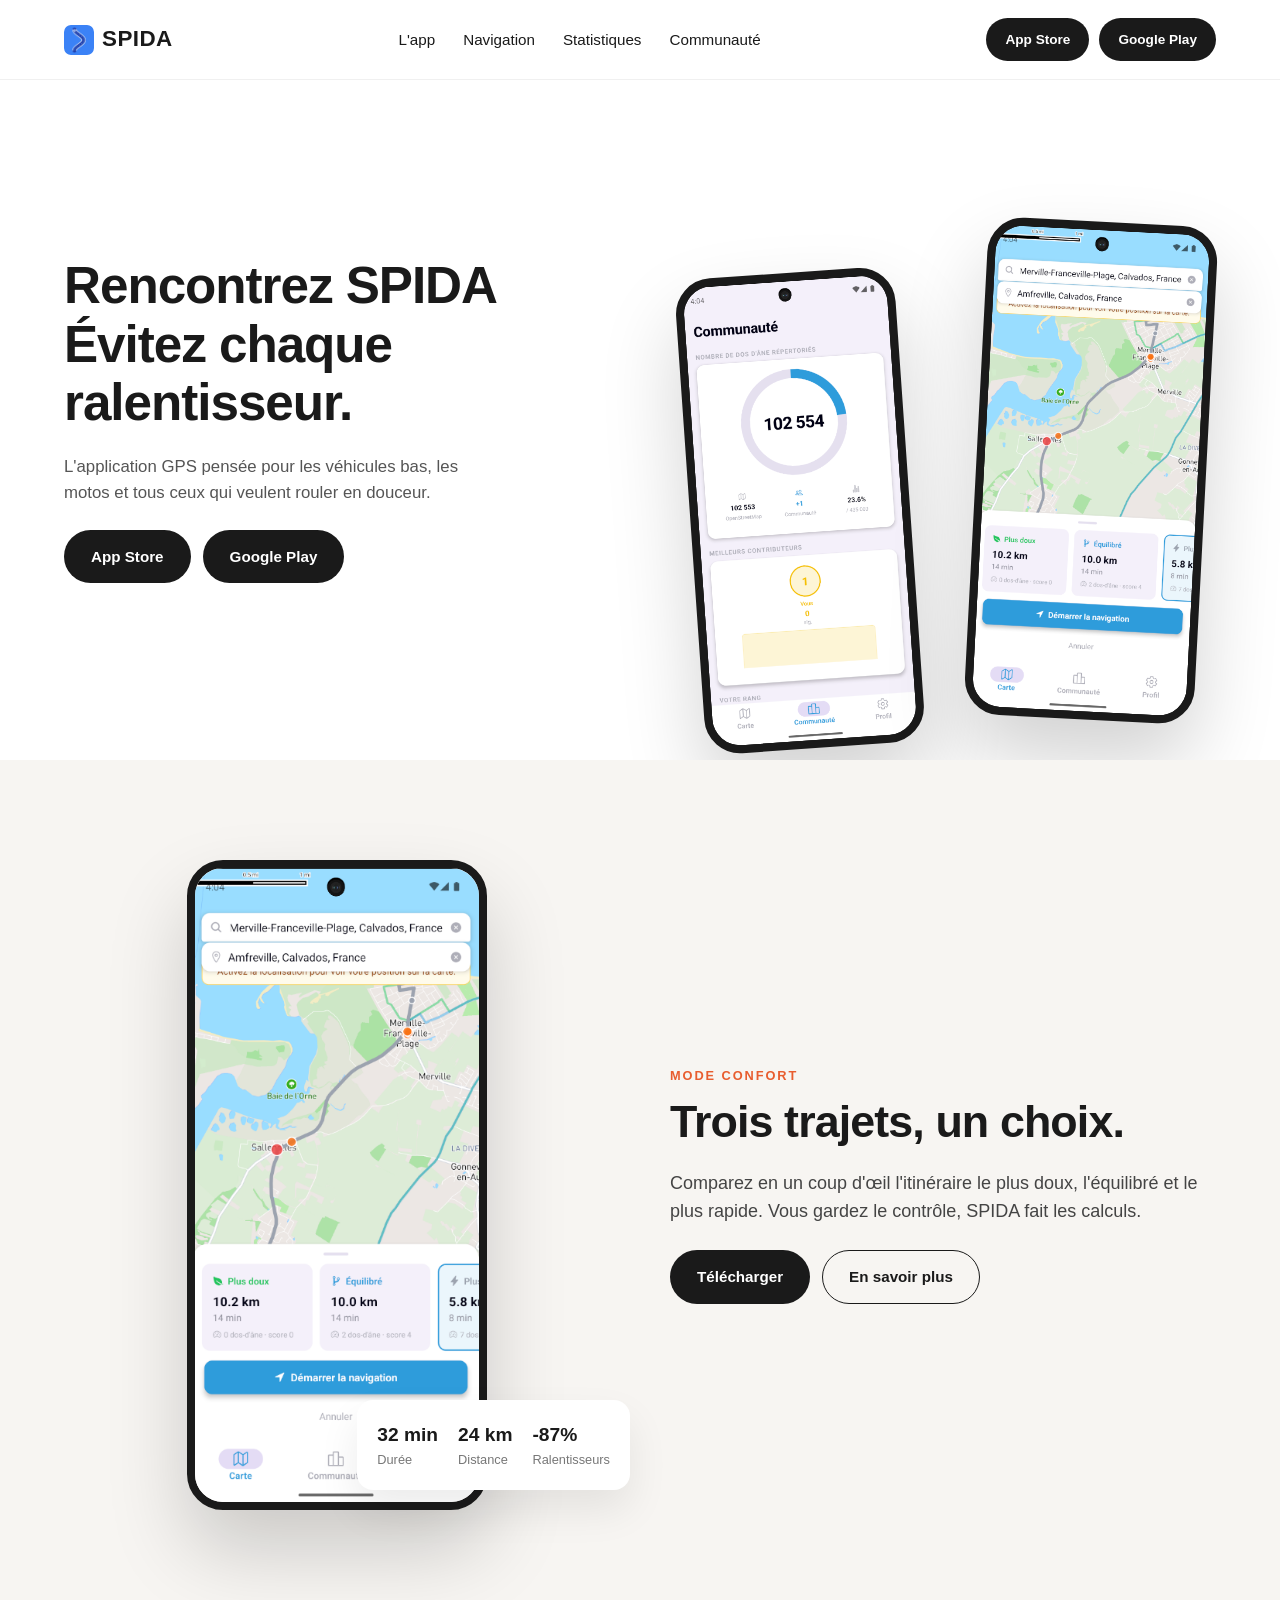
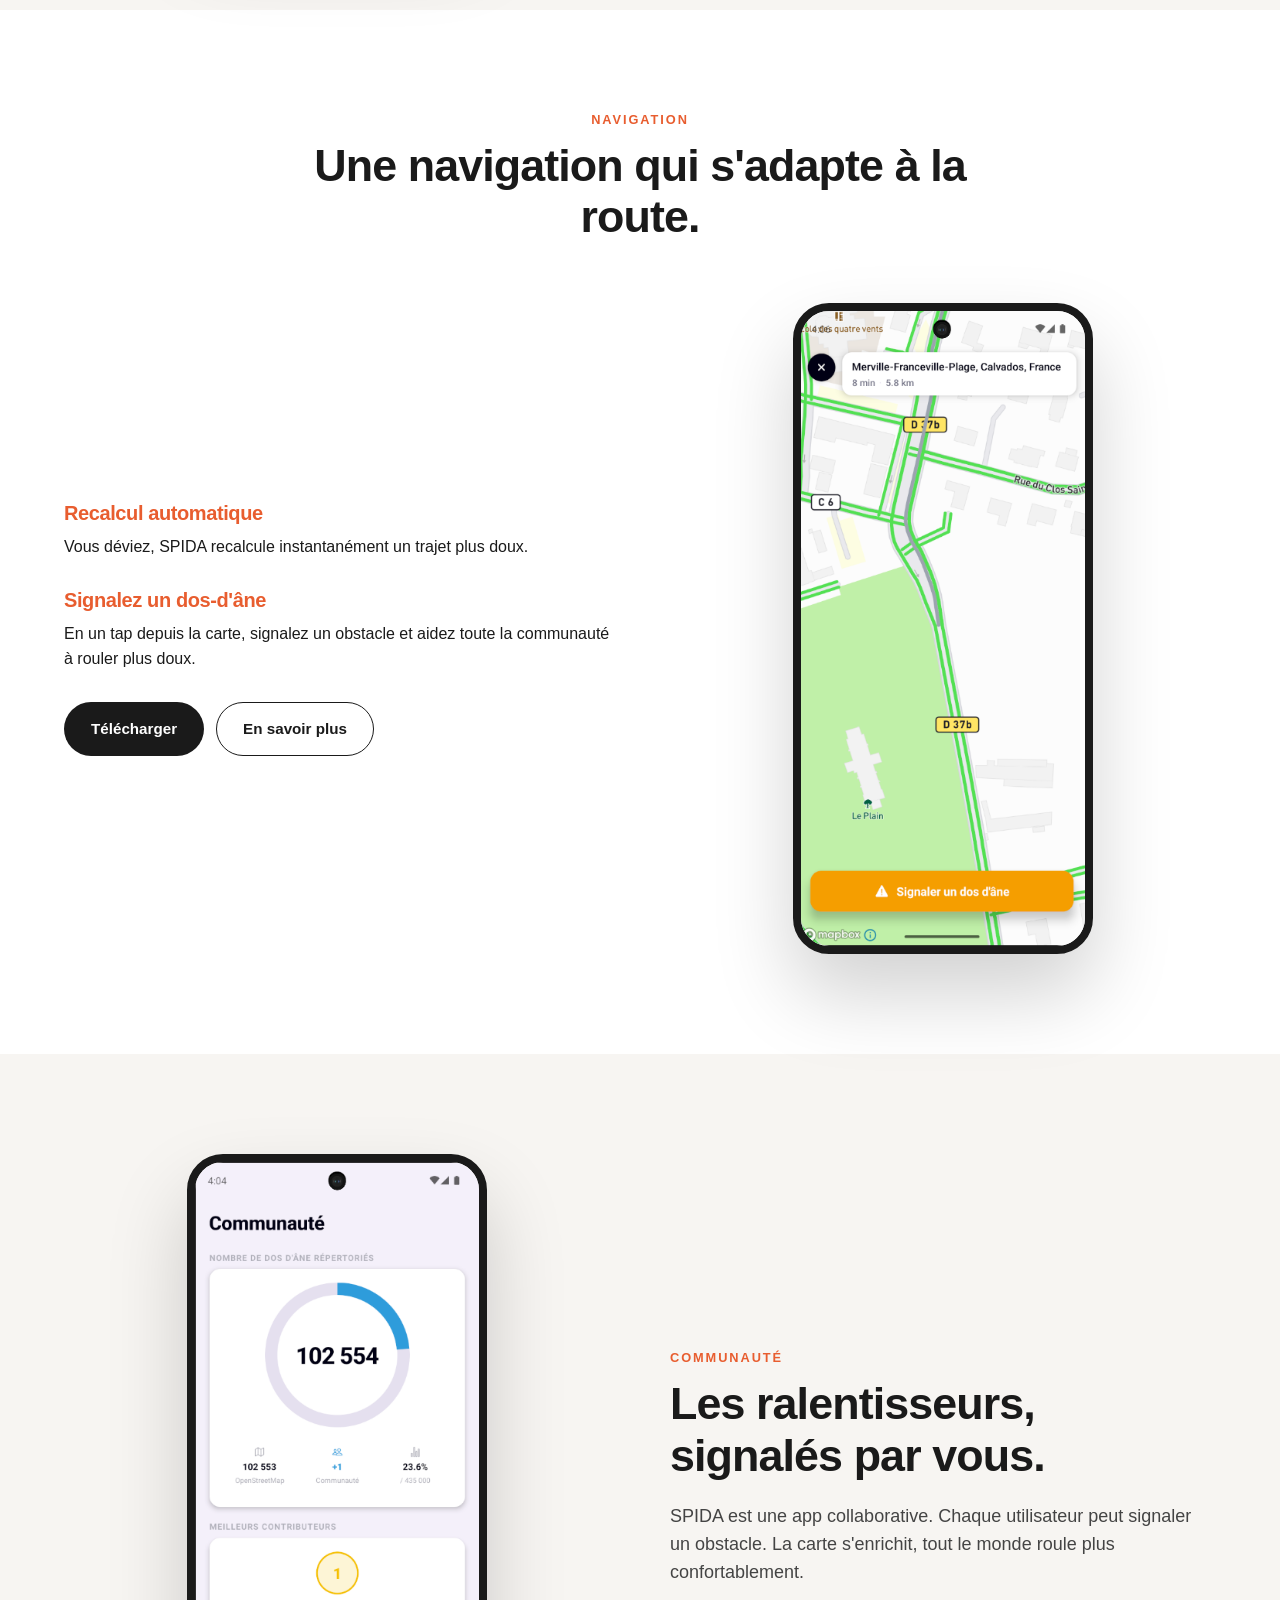
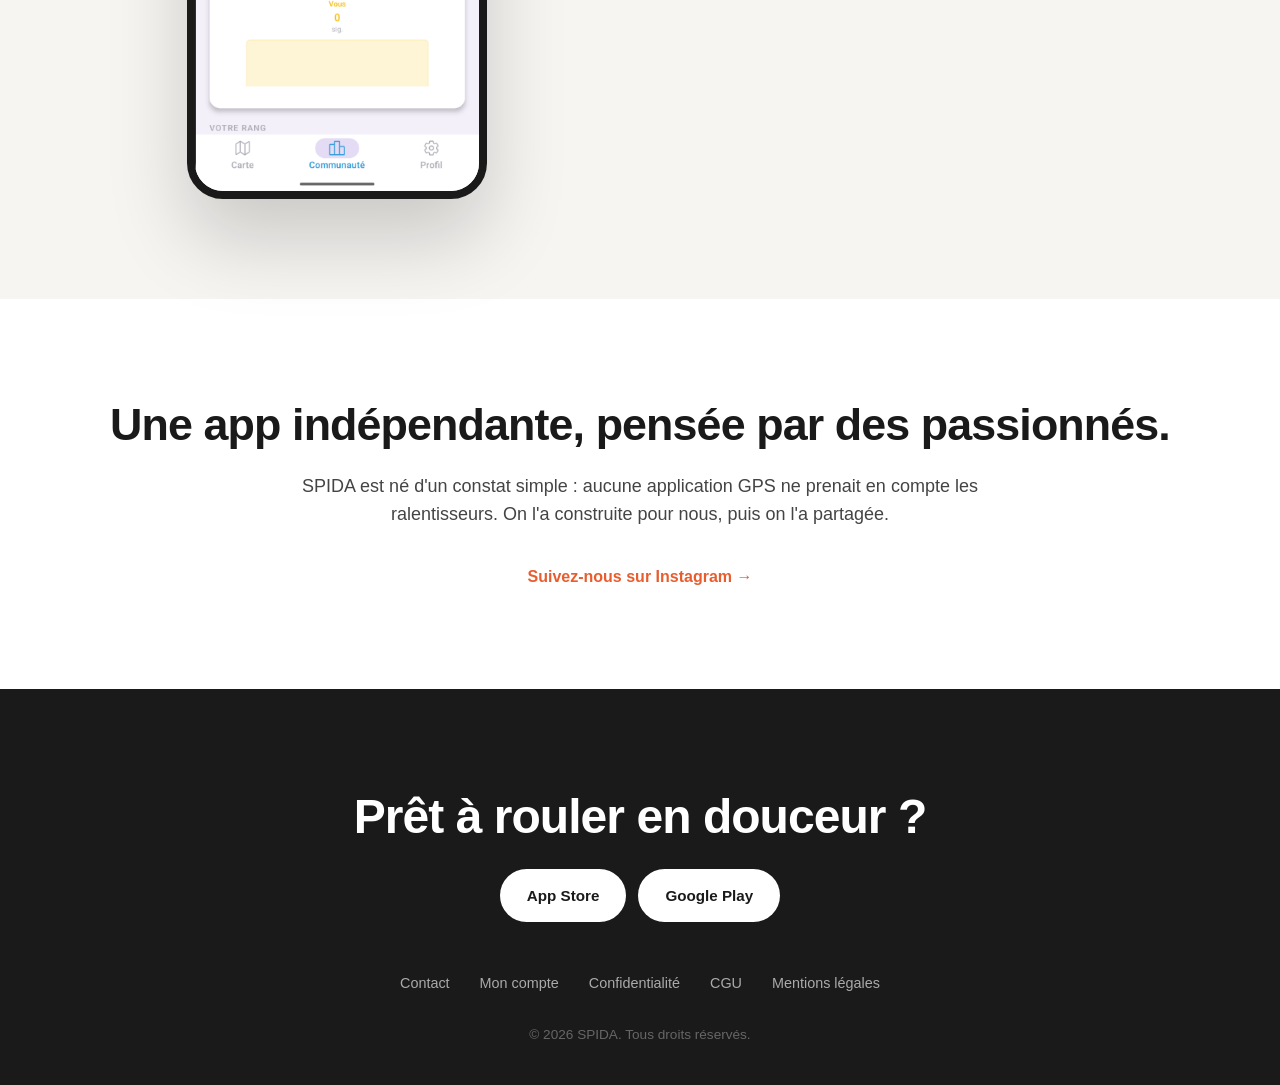
==== commit c3e53c4c: "feat: add Mon compte link in footer" ====
--- a/index.html
+++ b/index.html
@@ -14,7 +14,7 @@
   <!-- 1. HEADER / NAV -->
   <header class="site-header">
     <div class="container nav-inner">
-      <a href="#" class="logo"><img src="favicon.png" alt="" />SPIDA</a>
+      <a href="#" class="logo"><img src="favicon.png" alt="" width="28" height="28" />SPIDA</a>
       <nav class="nav-links">
         <a href="#adventure">L'app</a>
         <a href="#routing">Navigation</a>
@@ -213,6 +213,7 @@
       </div>
       <nav class="footer-links">
         <a href="mailto:contact@spida.app">Contact</a>
+        <a href="connexion.html">Mon compte</a>
         <a href="confidentialite.html">Confidentialité</a>
         <a href="cgu.html">CGU</a>
         <a href="mentions-legales.html">Mentions légales</a>
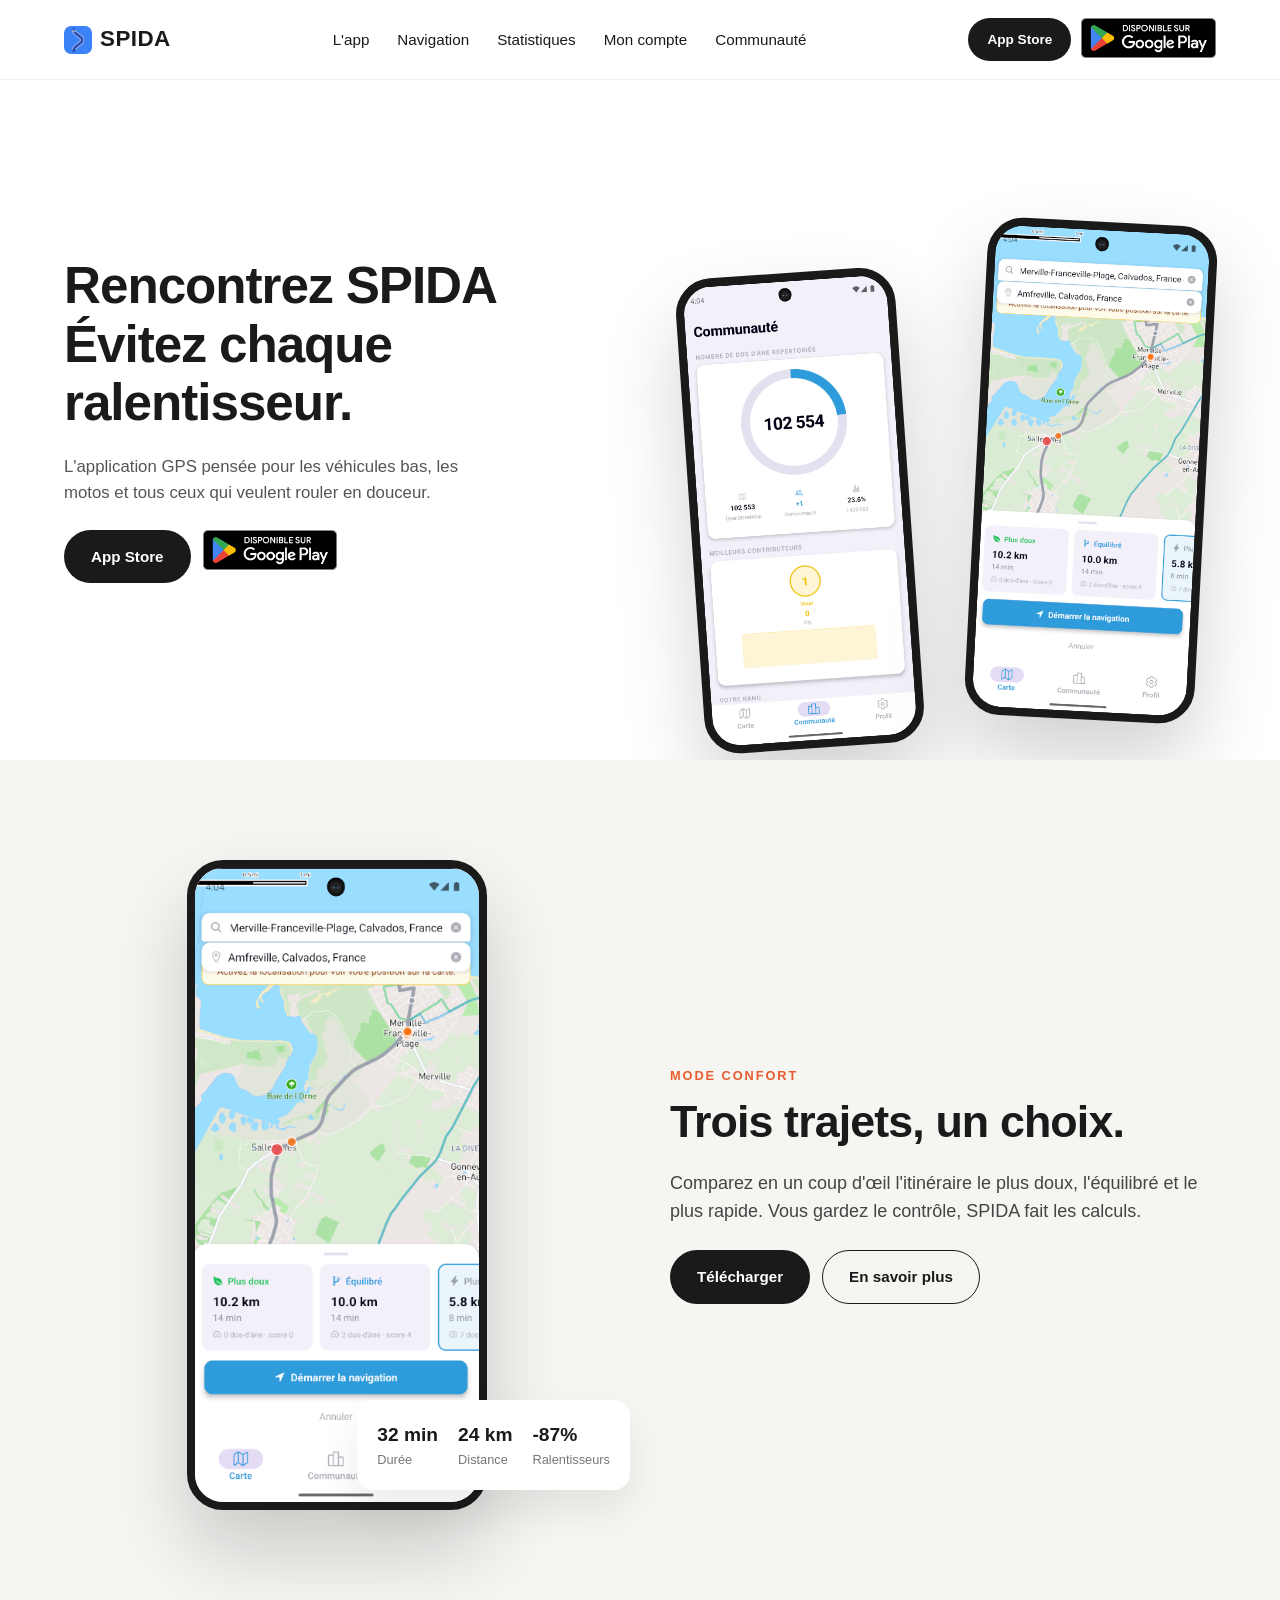
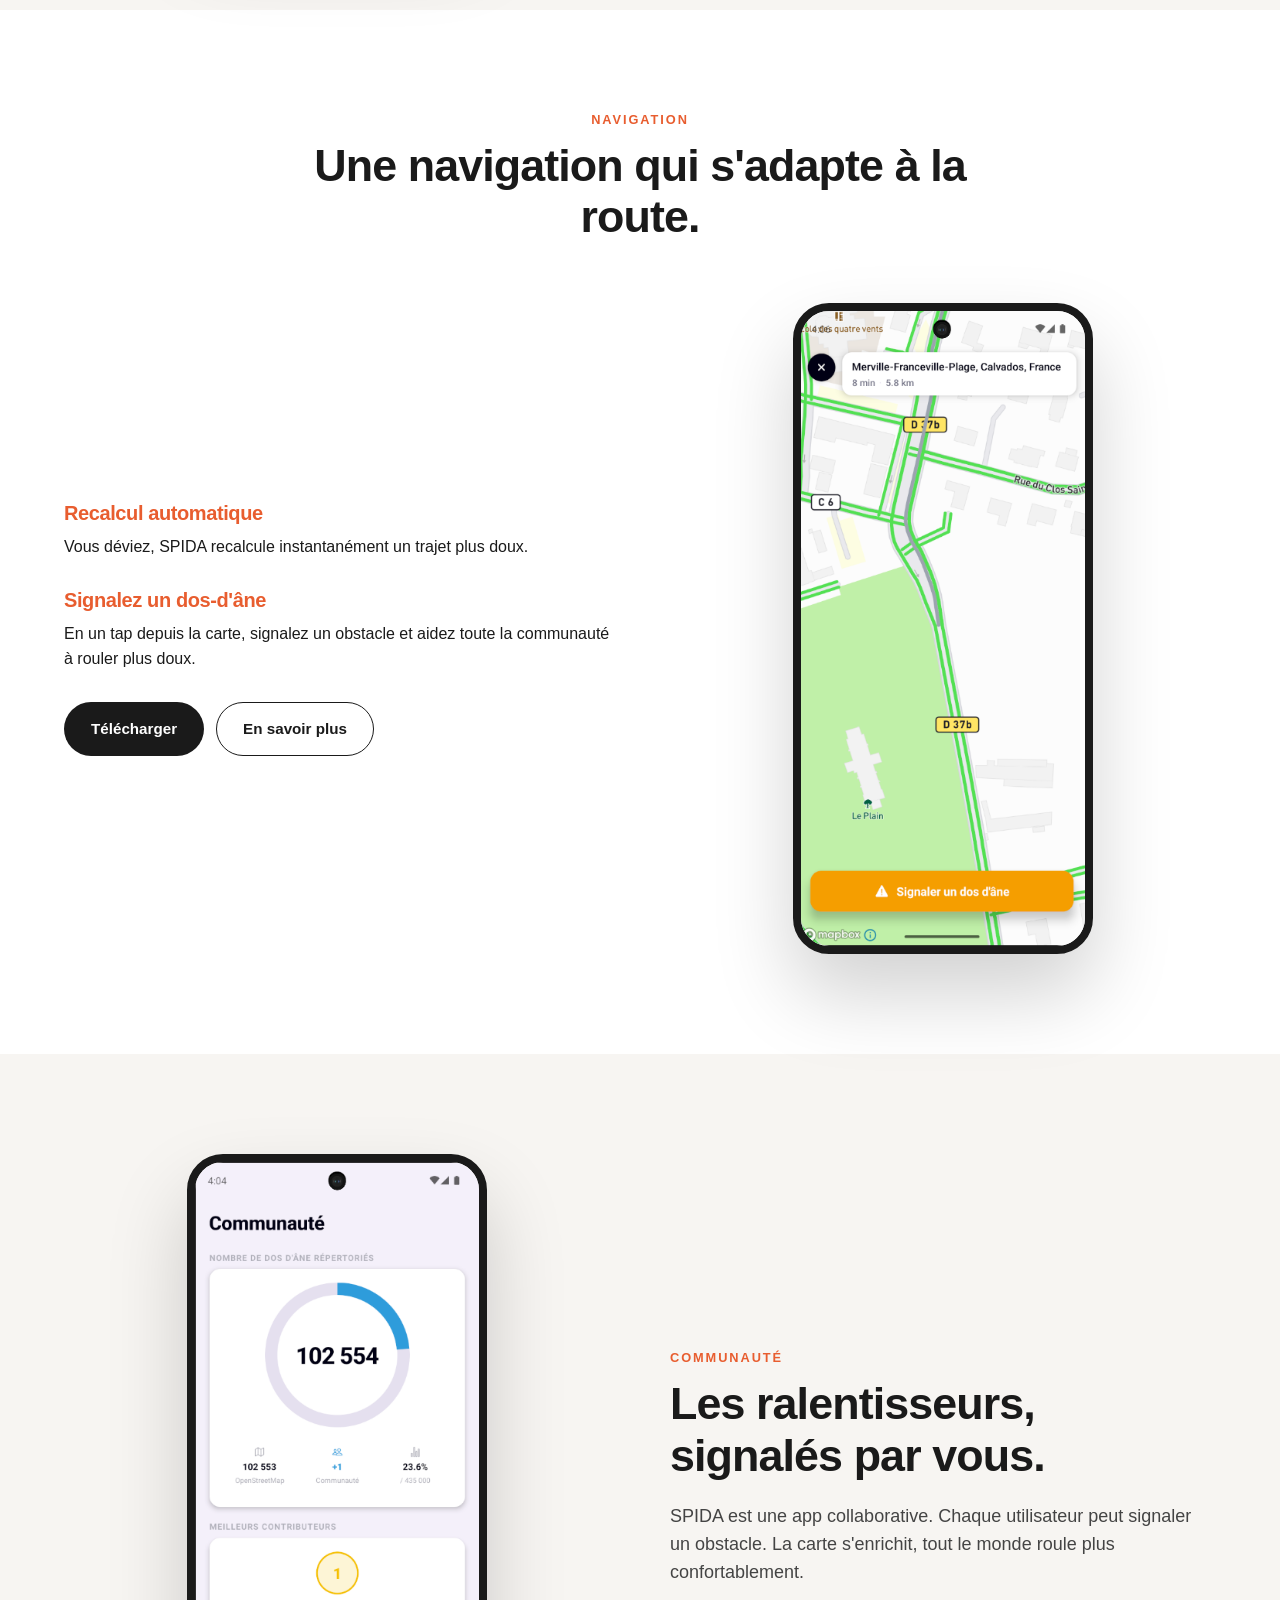
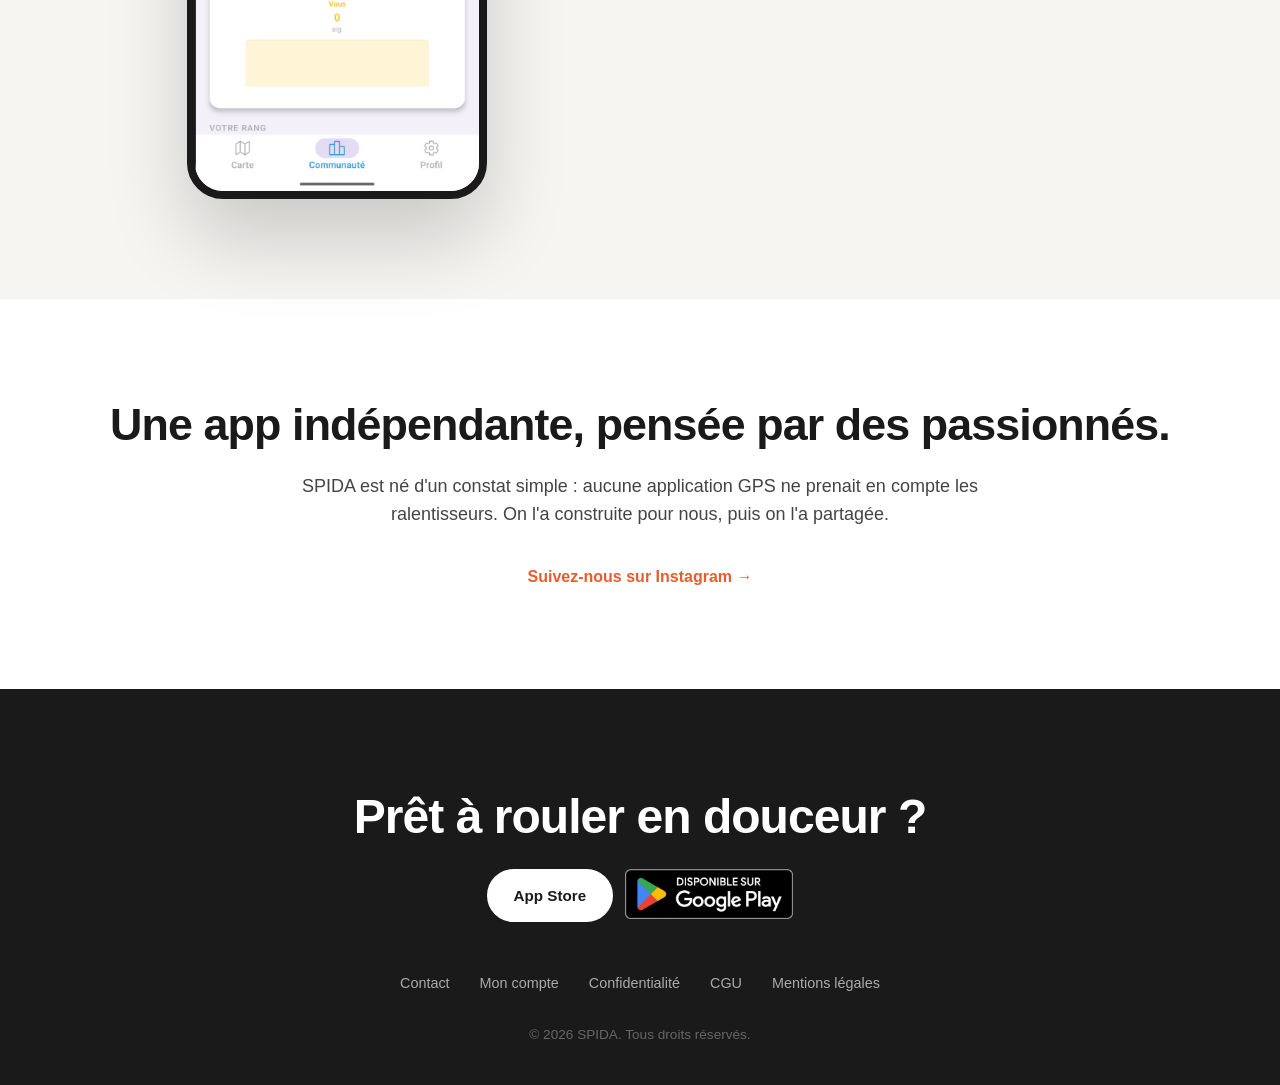
==== commit 3b387e0d: "feat: Google Play badge, Mon compte in nav, fix logo position" ====
--- a/index.html
+++ b/index.html
@@ -19,11 +19,12 @@
         <a href="#adventure">L'app</a>
         <a href="#routing">Navigation</a>
         <a href="#stats">Statistiques</a>
+        <a href="connexion.html">Mon compte</a>
         <a href="#community">Communauté</a>
       </nav>
       <div class="nav-actions">
         <a href="#" class="btn btn-store btn-sm">App Store</a>
-        <a href="#" class="btn btn-store btn-sm">Google Play</a>
+        <a href="#" class="badge-store"><img src="images/playstore-get.png" alt="Disponible sur Google Play" /></a>
       </div>
     </div>
   </header>
@@ -46,7 +47,7 @@
         <p class="hero-subtitle">L'application GPS pensée pour les véhicules bas, les motos et tous ceux qui veulent rouler en douceur.</p>
         <div class="cta-group">
           <a href="#" class="btn btn-store">App Store</a>
-          <a href="#" class="btn btn-store">Google Play</a>
+          <a href="#" class="badge-store"><img src="images/playstore-get.png" alt="Disponible sur Google Play" /></a>
         </div>
       </div>
       <div class="hero-phones">
@@ -209,7 +210,7 @@
       <h2 class="footer-title">Prêt à rouler en douceur ?</h2>
       <div class="cta-group">
         <a href="#" class="btn btn-store">App Store</a>
-        <a href="#" class="btn btn-store">Google Play</a>
+        <a href="#" class="badge-store"><img src="images/playstore-get.png" alt="Disponible sur Google Play" /></a>
       </div>
       <nav class="footer-links">
         <a href="mailto:contact@spida.app">Contact</a>
--- a/styles.css
+++ b/styles.css
@@ -62,12 +62,15 @@
   justify-content: space-between;
   gap: 20px;
 }
-.logo { font-weight: 800; font-size: 1.4rem; letter-spacing: .02em; display: flex; align-items: center; gap: 8px; }
-.logo img { width: 30px; height: 30px; border-radius: 7px; display: block; }
+.logo { font-weight: 800; font-size: 1.4rem; letter-spacing: .02em; display: inline-flex; align-items: center; gap: 8px; }
+.logo img { width: 28px; height: 28px; border-radius: 7px; flex-shrink: 0; }
 .nav-links { display: flex; gap: 28px; font-size: .95rem; }
 .nav-links a:hover { color: #e85d2f; }
 .nav-actions { display: flex; gap: 10px; }
 .btn-sm { padding: 10px 18px; font-size: .85rem; }
+.badge-store { display: inline-block; height: 40px; }
+.badge-store img { height: 40px; width: auto; display: block; }
+.site-footer .badge-store img { height: 50px; }
 
 /* ---------- Hero ---------- */
 .hero {
